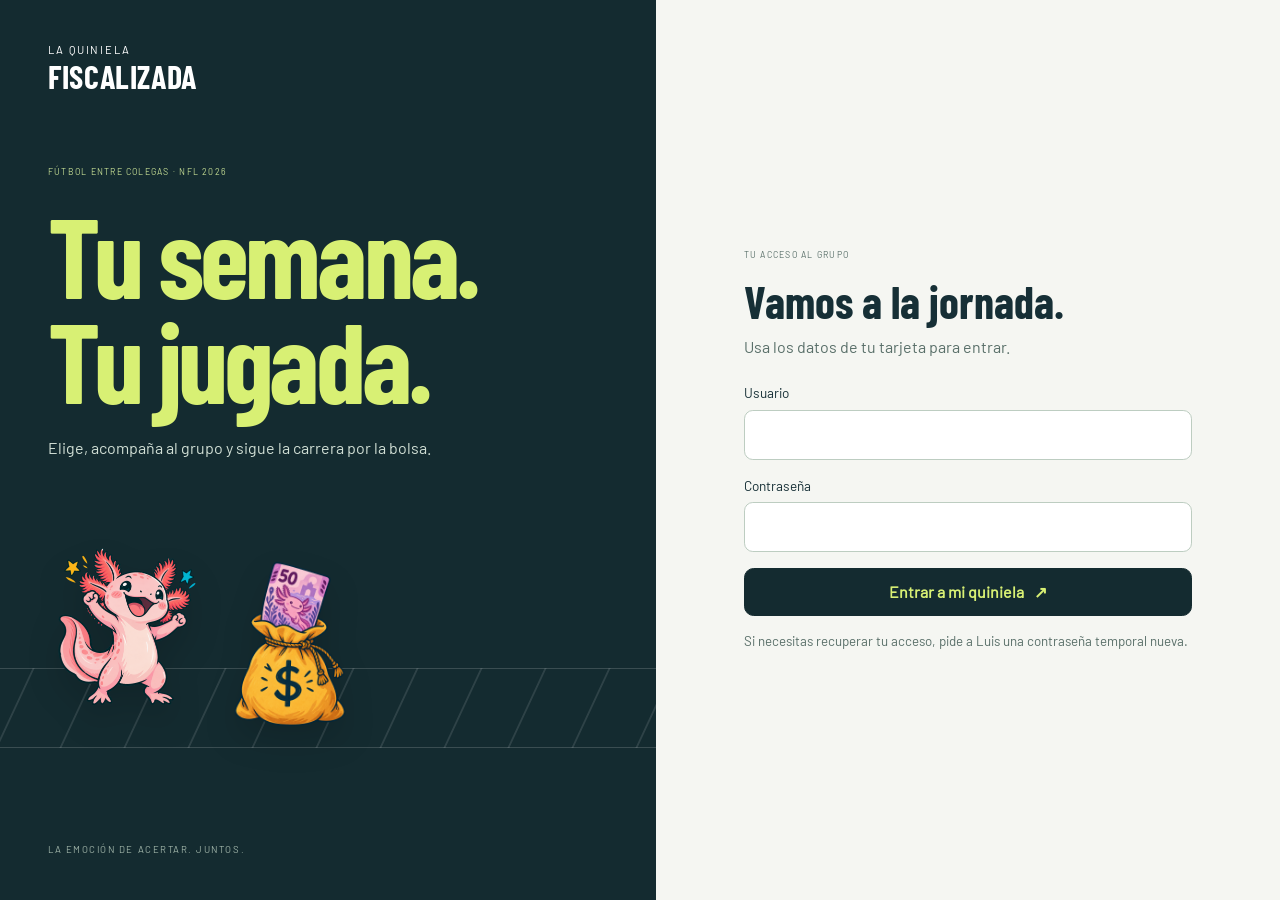
==== portal/index.html @ 781704d0 "Añade vista compacta de prueba exclusiva para Luis y celebración al guardar" ====
<!doctype html>
<html lang="es"><head>
<meta charset="utf-8"><meta name="viewport" content="width=device-width,initial-scale=1">
<meta name="author" content="Luis Montañez Escobar"><meta name="theme-color" content="#142b30">
<meta name="description" content="Tu lugar en La Quiniela Fiscalizada. Registra tus elecciones y sigue la NFL con el grupo.">
<title>La Quiniela Fiscalizada · Tu jornada</title><link rel="icon" href="/assets/favicon.svg" type="image/svg+xml">
<link rel="stylesheet" href="/theme.css"><link rel="stylesheet" href="/portal/portal.css?v=20261029-vista-compacta">
<link rel="stylesheet" href="/portal/compact-preview.css?v=20261029-vista-compacta">
<script type="module" src="/portal/ui.mjs?v=20261029-vista-compacta"></script>
</head><body>
<a class="skip" href="#content">Ir al contenido</a>
<div id="entry" class="entry"><div class="entry-story"><a class="entry-brand" href="/">LA QUINIELA <b>FISCALIZADA</b></a><div class="entry-message"><span class="section-kicker">FÚTBOL ENTRE COLEGAS · NFL 2026</span><h1>Tu semana.<br>Tu jugada.</h1><p>Elige, acompaña al grupo y sigue la carrera por la bolsa.</p><div class="entry-art"><img src="/assets/mascotas/ajolote.png" alt="Ajolote de la quiniela" width="150" height="170"><img src="/assets/mascotas/bolsa-ajolote-50.png" alt="La bolsa de la quiniela" width="120" height="160"><div class="entry-field" aria-hidden="true"></div></div></div><span class="entry-footer">LA EMOCIÓN DE ACERTAR. JUNTOS.</span></div><main class="entry-form" id="entry-body"><p class="loading">Preparando tu acceso…</p></main></div>
<div id="portal" hidden>
<aside class="sidebar"><a class="brand" href="/"><span class="brand-mark" aria-hidden="true">Q<span>F</span></span><span><small>LA QUINIELA</small><strong>FISCALIZADA</strong></span></a><div class="season-label">FÚTBOL ENTRE COLEGAS <b>2026</b></div><nav id="desktop-nav" aria-label="Navegación principal"></nav><div class="side-card"><span class="tiny">TU LUGAR EN LA JORNADA</span><p>Elige.<br><em>Guarda. Juega.</em></p><span>Revisa el cierre en Mi quiniela.</span></div><div class="side-bottom"><span class="avatar" id="my-avatar"></span><div id="my-name"></div></div></aside>
<div class="shell"><header class="topbar"><a href="/" class="mobile-brand"><span>LA QUINIELA</span><b>FISCALIZADA</b></a><div class="desktop-breadcrumb"><span class="breadcrumb">NFL / TEMPORADA 2026</span><strong id="view-label">Mi quiniela</strong></div><div class="top-actions"><button class="account-button" data-view="account" id="account-link">Mi cuenta</button><button class="icon-button" id="logout" aria-label="Cerrar sesión" title="Cerrar sesión">↪</button></div></header>
<main id="content" tabindex="-1"><div class="round-bar"><label for="round-select">TU JORNADA<select id="round-select"></select></label><div class="portal-sync"><span class="sync-dot" id="live-dot"></span><span id="source-time">Consultando la liga</span><button class="text-button" id="refresh">↻ Actualizar</button></div></div><section class="week-hero"><div class="hero-copy"><div class="eyebrow"><span class="accent-dot"></span><span id="greeting"></span></div><h1 id="page-title"></h1><p id="hero-text"></p><div class="hero-meta"><span id="round-dates"></span><span id="round-status"></span></div></div><div class="pot"><span class="pot-caption">BOLSA PREVISTA <span>MXN</span></span><div id="pot-amount" class="pot-amount"></div><p id="pot-detail"></p><div class="pot-bottom"><span>POR PARTICIPANTE</span><strong>$50</strong></div></div></section><div id="workspace"></div><footer class="page-footer"><span>LA QUINIELA FISCALIZADA · NFL 2026</span><span>Luis Montañez Escobar</span><button class="text-button" data-view="feedback">Reportar un error o sugerencia</button></footer></main></div><nav class="mobile-nav" id="mobile-nav" aria-label="Navegación móvil"></nav>
</div>
<dialog id="detail" aria-labelledby="detail-title"><div class="dialog-top"><span class="tiny">ELECCIONES DE LA JORNADA</span><button class="icon-button" id="close-detail" aria-label="Cerrar detalle">×</button></div><div id="detail-body"></div></dialog>
<div class="toast" id="toast" role="status" hidden></div><noscript><p>Activa JavaScript para entrar y registrar tus elecciones.</p></noscript>
</body></html>
---- theme.css ----
@font-face{font-family:Barlow;src:url('assets/fonts/Barlow-Regular.ttf');font-display:swap}
@font-face{font-family:Condensed;src:url('assets/fonts/BarlowCondensed-Bold.ttf');font-weight:700;font-display:swap}
:root{--ink:#162f36;--navy:#142b30;--paper:#f5f6f2;--white:#fff;--line:#dfe6e0;--muted:#596f69;--lime:#d8f074;--green:#147554;--red:#b43c3c;--orange:#9c5922;--sidebar:15rem;--radius:.85rem}
*{box-sizing:border-box}html{scroll-behavior:smooth}body{margin:0;background:var(--paper);font:1rem/1.5 Barlow,sans-serif;color:var(--ink);-webkit-font-smoothing:antialiased}button,input,select{font:inherit}button,a,input,select{touch-action:manipulation}button{cursor:pointer;color:inherit}button{border:0}a{color:inherit;text-decoration:none}h1,h2,h3,p{margin:0}img{object-fit:contain}svg{width:1.25rem;height:1.25rem;vertical-align:middle}button:focus-visible,a:focus-visible,input:focus-visible,select:focus-visible,[tabindex]:focus-visible{outline:3px solid #638b1b;outline-offset:4px}button:disabled{cursor:wait;opacity:.6}[hidden]{display:none!important}.skip{position:fixed;top:-5rem;left:1rem;background:var(--lime);padding:1rem;z-index:60}.skip:focus{top:1rem}.sr-only{position:absolute;overflow:hidden;width:1px;height:1px;clip:rect(0,0,0,0)}.sidebar{display:none}.shell{min-width:0}.topbar{height:4.6rem;display:flex;align-items:center;justify-content:space-between;gap:1rem;padding:0 1.15rem;background:var(--white);border-bottom:1px solid var(--line)}.mobile-brand{line-height:1.1}.mobile-brand span{display:block;font-size:.57rem;letter-spacing:.23rem;font-weight:bold}.mobile-brand b{display:block;font:700 1.55rem Condensed;letter-spacing:.02em}.desktop-breadcrumb{display:none}.top-actions{display:flex;align-items:center;gap:.85rem;font-size:.75rem}.top-actions a{border-bottom:1px solid #9aafa0;padding:.4rem 0}.icon-button{height:2.75rem;width:2.75rem;border:1px solid var(--line);background:var(--white);border-radius:50%;display:inline-flex;align-items:center;justify-content:center;font-size:1.6rem}.icon-button:hover{background:#eef3e8}main{padding:1.25rem 1rem 1rem;max-width:112rem;margin:auto;min-width:0}.mode-banner{background:#fff1d4;border:1px solid #e9d3a6;padding:.75rem 1rem;margin-bottom:1.25rem;border-radius:.6rem;font-size:.8rem;color:#73511f}.mode-banner b{display:block;font-size:.62rem;letter-spacing:.1em;margin-bottom:.25rem}.week-hero{display:grid;gap:1.5rem;margin:.4rem 0 1.5rem}.eyebrow{display:flex;align-items:center;gap:.6rem;font-size:.62rem;letter-spacing:.16em;color:var(--muted)}.accent-dot{width:.4rem;height:.4rem;background:var(--green);border-radius:50%}h1{font:700 clamp(3.7rem,7vw,5.4rem)/.98 Condensed;margin:.7rem 0 .6rem;letter-spacing:-.035em}h1 span{color:#55772c}.hero-copy>p{font-size:.95rem;color:var(--muted);max-width:28rem}.hero-meta{display:flex;align-items:center;gap:.8rem;margin-top:1.1rem;font-size:.56rem;letter-spacing:.08em;flex-wrap:wrap}.hero-meta>span+span{border-left:1px solid #c0cec0;padding-left:.8rem;color:var(--green)}.pot{position:relative;background:var(--navy);color:var(--white);padding:1.05rem 1.25rem;border-radius:var(--radius);overflow:hidden}.pot:after{content:'';position:absolute;inset:0 0 0 74%;border-left:1px solid #ffffff12;transform:skew(-15deg);pointer-events:none}.pot-caption{display:flex;align-items:center;gap:.7rem;font-size:.65rem;letter-spacing:.12em;color:#d5dfd5}.pot-caption>span{opacity:.6;font-size:.55rem}.pot-amount{font:700 3.4rem/1.1 Condensed;color:var(--lime);margin:.35rem 0 .1rem;letter-spacing:-.025em}.pot-amount small{font: .65rem Barlow;margin-left:.5rem;color:#cedbce;letter-spacing:.1em}.pot>p{font-size:.7rem;color:#c4d4cb;max-width:65%}.pot-bottom{position:absolute;top:2.6rem;right:1.2rem;border-left:1px solid #ffffff26;padding-left:.9rem}.pot-bottom>span{font-size:.5rem;letter-spacing:.1em;display:block;max-width:5rem;color:#becdc5}.pot-bottom strong{font:700 1.8rem Condensed;display:block;margin-top:.3rem}.scoreboard-section{margin-bottom:1.5rem;min-width:0}.scoreboard-heading{display:flex;justify-content:space-between;gap:.7rem;align-items:center;margin-bottom:.7rem}.sync{display:flex;align-items:center;gap:.45rem;flex-wrap:wrap;min-width:0;font-size:.7rem;color:var(--muted)}.sync-dot{width:.4rem;height:.4rem;border-radius:50%;background:#98a69d;flex-shrink:0}.sync-dot.ok{background:#168455;box-shadow:0 0 0 3px #16845512}.sync-dot.stale{background:#a06a26}.sync time{font-variant-numeric:tabular-nums;color:#708077}.text-button{display:inline-flex;align-items:center;justify-content:center;gap:.5rem;min-height:2.75rem;background:transparent;padding:.4rem .6rem;color:var(--ink);font-size:.75rem;white-space:nowrap}.text-button svg{width:1rem;height:1rem}.scoreboard{display:flex;gap:.55rem;overflow-x:auto;scroll-snap-type:x proximity;scrollbar-width:thin;scrollbar-color:#bdcdbb transparent;padding-bottom:.4rem;min-width:0}.ticker-card{flex:0 0 10.4rem;scroll-snap-align:start;background:var(--white);border:1px solid var(--line);border-radius:.7rem;padding:.65rem .8rem;text-align:left;min-height:6.4rem}.ticker-card.live{border-color:#447c52;box-shadow:inset 0 3px #6ba443}.ticker-meta{display:flex;justify-content:space-between;align-items:center;gap:.4rem;font-size:.55rem;letter-spacing:.02em;color:var(--muted);margin-bottom:.45rem}.ticker-team{display:flex;align-items:center;gap:.5rem;font-size:.72rem;margin-top:.3rem}.ticker-team img{width:1.5rem;height:1.35rem}.ticker-team b{font-weight:400;flex:1}.ticker-team strong{font:700 1.15rem Condensed;font-variant-numeric:tabular-nums}.ticker-team.loser{opacity:.48}.sync-note{font-size:.65rem;line-height:1.6;color:var(--muted);margin-top:.35rem}.sync-note a{text-decoration:underline;text-underline-offset:2px}.stats{display:grid;grid-template-columns:repeat(2,minmax(0,1fr));background:var(--white);border:1px solid var(--line);border-radius:var(--radius);margin-bottom:1.8rem;overflow:hidden}.stat{padding:1rem;min-width:0}.stat:nth-child(even){border-left:1px solid var(--line)}.stat:nth-child(n+3){border-top:1px solid var(--line)}.stat-label{font-size:.55rem;letter-spacing:.08em;color:var(--muted);display:block}.stat-value{font:700 1.85rem/1.2 Condensed;display:block;margin-top:.25rem;white-space:nowrap;overflow:hidden;text-overflow:ellipsis}.stat-value.green{color:var(--green)}.stat-value small{font:.7rem Barlow;color:var(--muted);margin-left:.3rem}.stat-desc{display:block;font-size:.66rem;color:var(--muted);margin-top:.2rem}.section-heading{display:flex;align-items:center;justify-content:space-between;gap:.8rem;margin-bottom:1.1rem}.section-kicker{display:block;font-size:.55rem;letter-spacing:.14em;color:var(--muted);margin-bottom:.45rem}.section-heading h2{font:700 1.8rem/1.05 Condensed;letter-spacing:-.01em}.section-heading p{font-size:.78rem;line-height:1.6;color:var(--muted);margin-top:.4rem}.outline-button{display:inline-flex;align-items:center;justify-content:center;gap:.45rem;min-height:2.75rem;background:var(--white);border:1px solid #cbd7c9;border-radius:.5rem;padding:.5rem .8rem;font-size:.7rem;white-space:nowrap}.outline-button svg{width:.95rem;height:.95rem}.outline-button:hover{background:#eaf2de}.toolbar{display:flex;flex-wrap:wrap;align-items:center;justify-content:space-between;gap:.7rem;margin-bottom:.8rem}.filters{display:flex;align-items:center;gap:.2rem;flex-wrap:wrap}.filter{background:transparent;padding:.55rem .7rem;font-size:.72rem;color:var(--muted);min-height:2.75rem;border-radius:.4rem;border:1px solid transparent}.filter:hover{background:#eaf0e3}.filter.active{background:#e5eddf;border-color:#d1ddc8;color:#355825}.search{position:relative;width:100%;display:block}.search>span:first-child{position:absolute;top:.7rem;left:.8rem;color:#73866f}.search svg{width:1.1rem;height:1.1rem}.search input{width:100%;height:2.8rem;border:1px solid var(--line);border-radius:.5rem;background:var(--white);padding:.6rem .8rem .6rem 2.45rem;font-size:1rem;color:var(--ink)}.layout-switch{display:flex;gap:.25rem;padding:.25rem;border:1px solid var(--line);border-radius:.55rem;background:#eaf0e5}.layout-switch button{display:flex;align-items:center;justify-content:center;gap:.4rem;min-height:2.3rem;padding:.4rem .6rem;font-size:.7rem;background:transparent;border-radius:.35rem;color:var(--muted)}.layout-switch button.active{background:var(--white);box-shadow:0 1px 4px #142b3010;color:var(--ink)}.layout-switch svg{width:1rem;height:1rem}.board-layout-controls{display:flex;align-items:center;justify-content:space-between;gap:1rem;margin-bottom:1rem}.board-layout-controls>span{font-size:.68rem;color:var(--muted)}.participant-grid{display:grid;gap:.8rem}.participant-card{border:1px solid var(--line);border-radius:var(--radius);padding:1rem;background:var(--white);text-align:left;width:100%;color:var(--ink);transition:border-color .18s,box-shadow .18s}.participant-card:hover{border-color:#95ad7f;box-shadow:0 4px 16px #213b2807}.participant-card-top{display:flex;align-items:center;gap:.7rem}.avatar{width:2.3rem;height:2.3rem;flex-shrink:0;display:inline-flex;align-items:center;justify-content:center;border-radius:50%;background:#e8eddf;font:700 1.05rem Condensed;color:#466236}.participant-card-name{flex:1;min-width:0}.participant-card-name strong{font-size:1rem;font-weight:400;display:block;overflow-wrap:anywhere}.participant-card-name small{font-size:.68rem;color:var(--muted);display:block;margin-top:.1rem}.participant-score{display:flex;align-items:baseline;gap:.25rem;font:700 1.9rem Condensed;color:var(--green)}.participant-score small{font:.6rem Barlow;color:var(--muted)}.participant-picks{display:grid;grid-template-columns:repeat(7,minmax(0,1fr));gap:.4rem;margin-top:1rem;padding-top:.9rem;border-top:1px solid #edf0e9}.participant-picks .pick{width:100%;min-height:2rem;gap:.15rem}.participant-picks .pick img{width:1.4rem;height:1.4rem}.participant-card-foot{display:flex;align-items:center;justify-content:space-between;gap:.5rem;margin-top:.9rem;font-size:.65rem;color:var(--muted)}.participant-card-foot svg{width:1rem;height:1rem}.matrix-wrap{width:100%;overflow:auto;border:1px solid var(--line);border-radius:var(--radius);background:var(--white);scrollbar-width:thin;scrollbar-color:#acc19f #f3f6ee;isolation:isolate}.matrix{border-spacing:0;width:100%;font-size:.72rem;white-space:nowrap}.matrix th,.matrix td{padding:.6rem .35rem;text-align:center;border-right:1px solid #edf0e9;border-bottom:1px solid #e9eee6;height:3.7rem}.matrix thead th{background:#f7f9f3;font-weight:400;font-size:.56rem;letter-spacing:.02em}.matrix .person-col{position:sticky;left:0;z-index:3;background:var(--white);min-width:8.7rem;max-width:8.7rem;text-align:left;border-right:1px solid #cfdac8;padding-left:.7rem;box-shadow:3px 0 4px #12301805}.matrix thead .person-col{background:#f7f9f3;z-index:4}.table-person{display:flex;align-items:center;gap:.5rem;background:transparent;text-align:left;padding:.35rem 0;min-height:2.75rem;max-width:100%}.table-person .avatar{display:none}.position{width:.7rem;font:700 .85rem Condensed;color:#70856b;flex-shrink:0}.person-name{white-space:normal;font-size:.76rem;line-height:1.3;overflow-wrap:anywhere;display:block}.person-sub{display:flex;align-items:center;gap:.25rem;font-size:.59rem;color:var(--muted);margin-top:.15rem}.person-sub i{width:.25rem;height:.25rem;border-radius:50%;background:#a9baa0}.person-sub.complete i{background:#39805a}.score-col{min-width:3.25rem;background:#fcfdf9}.score-number{font:700 1.55rem Condensed;color:var(--green);font-variant-numeric:tabular-nums}.score-max{font:700 1.2rem Condensed}.game-head{min-width:3.55rem}.game-head time{display:block;font-size:.47rem;letter-spacing:0;color:var(--muted);margin-bottom:.25rem}.head-teams{display:flex;align-items:center;justify-content:center;gap:.12rem}.head-teams img{width:1.05rem;height:1.05rem}.head-teams b{font:700 .45rem Condensed;color:#7d9174}.game-result{display:block;font:700 .66rem Condensed;margin-top:.25rem;color:var(--muted);letter-spacing:0}.game-result.live{color:#386627}.pick{display:flex;align-items:center;justify-content:center;gap:.15rem;width:2.5rem;min-height:2.1rem;margin:auto;border-radius:.4rem;background:#f0f4eb;color:#83947b}.pick img{width:1.4rem;height:1.4rem}.pick-symbol{font-size:.7rem}.pick.hit{background:#e0f0e1;color:#147344}.pick.miss{background:#f8e5e2;color:var(--red)}.pick.miss img{filter:grayscale(1);opacity:.48}.pick.tie{background:#fff0cc;color:#8d6023}.pick.empty{background:none;color:#91a187}.matrix tbody tr:hover td{background-color:#f8fbf2}.matrix tbody tr:hover .person-col{background:#eff5e8}.matrix tr:last-child td{border-bottom:0}.table-note{display:flex;flex-wrap:wrap;justify-content:space-between;gap:.6rem;margin-top:.8rem;font-size:.62rem;color:var(--muted)}.legend{display:flex;gap:.8rem;flex-wrap:wrap}.legend span{display:flex;gap:.3rem;align-items:center}.legend i{display:inline-block;width:.42rem;height:.42rem;border-radius:.1rem;background:#d8e0ce}.legend .hit{background:#2f8252}.legend .miss{background:#b65348}.below-board{display:grid;gap:1rem;margin-top:1.4rem}.note-card{padding:1.2rem;border:1px solid var(--line);border-radius:var(--radius);background:var(--white)}.tiny{font-size:.56rem;letter-spacing:.13em;color:var(--muted)}.note-card .tiny{display:block;margin-bottom:.6rem}.note-card h3{font:700 1.5rem/1.15 Condensed;margin-bottom:.65rem}.note-card p{font-size:.8rem;line-height:1.7;color:var(--muted)}.note-foot{font-size:.65rem!important;margin-top:.8rem!important}.consensus-row{display:flex;align-items:center;gap:.6rem;font-size:.73rem;padding:.6rem 0;border-bottom:1px solid #edf0e8}.consensus-row img{width:1.7rem;height:1.5rem}.consensus-row b{font-weight:400;flex:1}.consensus-row strong{font:700 1.2rem Condensed}.mini-progress{height:.25rem;width:3.8rem;background:#e8eddf;overflow:hidden;border-radius:1rem}.mini-progress i{display:block;height:100%;background:#8aa858}.next-game{display:flex;align-items:center;gap:1rem;margin:1rem 0}.next-game img{width:2.8rem;height:2.6rem}.next-game span{font:700 1.5rem Condensed}.next-game b{font:.8rem Barlow;color:var(--muted);margin:0 .5rem}.next-line{display:flex;align-items:center;justify-content:space-between;gap:.6rem;border-top:1px solid var(--line);margin-top:1rem;padding-top:.85rem;font-size:.62rem}.next-detail{font-size:.72rem;color:var(--muted)}.ranking-list{border:1px solid var(--line);background:var(--white);border-radius:var(--radius);overflow:hidden}.rank-row{display:flex;align-items:center;gap:.75rem;padding:1rem;border-bottom:1px solid var(--line)}.rank-row:last-child{border-bottom:0}.rank-row.top{background:#eef4e2}.rank-num{width:1.2rem;font:700 1.5rem Condensed;color:#6c855d}.rank-person{display:flex;align-items:center;gap:.7rem;min-height:2.75rem;min-width:0;flex:1;padding:0;background:none;text-align:left}.rank-person strong{font-size:.95rem;font-weight:400;display:block}.rank-person small{font-size:.65rem;color:var(--muted);display:block;margin-top:.2rem}.rank-total{font:700 2rem Condensed;color:var(--green);min-width:3.4rem;text-align:right}.rank-total small{font:.55rem Barlow;display:block;color:var(--muted)}.rank-progress{display:none}.progress{height:.3rem;border-radius:1rem;overflow:hidden;background:#e8efdf;display:flex}.progress .hit{background:#4b8857}.progress .miss{background:#c58072}.progress .pending{background:#cedac0}.rank-progress small{font-size:.65rem;display:block;color:var(--muted);margin-top:.4rem}.games-grid{display:grid;gap:1rem}.game-card{padding:1.15rem;background:var(--white);border:1px solid var(--line);border-radius:var(--radius);min-width:0}.game-card.live-card{border-top:3px solid #699247}.game-card-head{display:flex;align-items:center;justify-content:space-between;gap:.5rem;font-size:.65rem;color:var(--muted)}.status-tag{font-size:.55rem;letter-spacing:.06em}.status-tag.live,.status-tag.final{color:var(--green)}.game-team{display:flex;align-items:center;gap:.8rem;margin-top:1rem}.game-team img{width:2.3rem;height:2.2rem}.game-team strong{font:700 1.65rem Condensed;flex:1}.game-team .points{font:700 1.8rem Condensed;font-variant-numeric:tabular-nums}.game-team.loser{opacity:.45}.game-vote{margin-top:1.2rem;border-top:1px solid var(--line);padding-top:.8rem}.vote-text{display:flex;justify-content:space-between;gap:.6rem;font-size:.62rem;color:var(--muted)}.vote-bar{height:.25rem;display:flex;gap:.12rem;overflow:hidden;border-radius:1rem;background:#e4ebdc;margin-top:.6rem}.vote-bar i{background:#82a25b}.vote-bar i+i{background:#355e54}.game-venue{font-size:.65rem;color:var(--muted);margin-top:.9rem;line-height:1.5}.rules-grid{display:grid;gap:1rem}.rule{padding:1.4rem;background:var(--white);border:1px solid var(--line);border-radius:var(--radius)}.rule-number{font:700 2rem Condensed;color:#6b8d3d}.rule h3{font:700 1.6rem Condensed;margin:.6rem 0}.rule p{font-size:.9rem;line-height:1.8;color:var(--muted)}.page-footer{display:flex;justify-content:space-between;gap:.8rem;border-top:1px solid var(--line);margin-top:2.5rem;padding:1.4rem 0 6.5rem;font-size:.53rem;letter-spacing:.015em;color:var(--muted)}.page-footer b{color:#6b8d3d}.mobile-nav{position:fixed;left:0;right:0;bottom:0;display:grid;grid-template-columns:repeat(5,minmax(0,1fr));background:#fffffffa;border-top:1px solid var(--line);padding:.4rem .4rem calc(.4rem + env(safe-area-inset-bottom));z-index:30;box-shadow:0 -6px 25px #132b3005}.mobile-nav button{display:flex;flex-direction:column;align-items:center;justify-content:center;gap:.2rem;min-height:3.2rem;background:none;border-radius:.6rem;font-size:.6rem;color:#60745a}.mobile-nav button>span[data-icon]{line-height:1}.mobile-nav button.active{background:#edf3e0;color:#2e5424}.mobile-nav svg{width:1.3rem;height:1.3rem}dialog{border:0;background:var(--white);color:var(--ink);border-radius:1.1rem;padding:1.25rem;width:min(42rem,calc(100% - 1.3rem));max-height:88dvh;box-shadow:0 2rem 7rem #102a3155}dialog::backdrop{background:#102a31ae;backdrop-filter:blur(3px)}.dialog-top{display:flex;align-items:center;justify-content:space-between}.detail-title{font:700 2.25rem/1.1 Condensed;margin:1rem 0 .5rem}.detail-meta{font-size:.8rem;color:var(--muted)}.detail-stats{display:flex;justify-content:space-between;gap:1rem;border-block:1px solid var(--line);padding:1rem 0;margin:1.3rem 0}.detail-stats strong{font:700 2rem Condensed}.detail-stats span{font-size:.58rem;letter-spacing:.04em;color:var(--muted);display:block}.detail-game{display:flex;align-items:center;gap:.7rem;padding:.9rem 0;border-bottom:1px solid #e8eee2}.detail-game>img{width:2rem;height:1.8rem}.detail-game>div{flex:1}.detail-game strong{display:block;font-size:.8rem;font-weight:400}.detail-game small{font-size:.63rem;color:var(--muted)}.detail-state{font-size:.68rem;white-space:nowrap}.detail-state.hit{color:var(--green)}.detail-state.miss{color:var(--red)}.detail-state.pending{color:var(--muted)}.toast{position:fixed;bottom:6rem;left:50%;transform:translateX(-50%);padding:.9rem 1.4rem;border-radius:.6rem;background:var(--navy);color:var(--white);font-size:.85rem;z-index:60;max-width:calc(100% - 2rem);text-align:center}.loading,.empty{padding:2rem 1rem;color:var(--muted);font-size:.85rem;text-align:center}.calendar-controls{display:grid;grid-template-columns:1fr 1fr;gap:.65rem;margin-bottom:1rem}.calendar-controls label{font-size:.65rem;color:var(--muted);display:grid;gap:.3rem}.calendar-controls select{min-width:0;width:100%;height:2.8rem;border:1px solid #cbd7c8;border-radius:.5rem;background:var(--white);padding:0 .65rem;color:var(--ink);font-size:.85rem}.calendar-summary{font-size:.78rem;color:var(--muted);margin-bottom:1rem}.day-heading{font:700 1.35rem Condensed;margin:1.6rem 0 .8rem}.standings-group{border:1px solid var(--line);border-radius:var(--radius);background:var(--white);overflow:hidden;margin-bottom:1rem;min-width:0}.standings-group h3{font:700 1.35rem Condensed;padding:1rem 1rem .75rem;border-bottom:1px solid var(--line)}.standings-table{width:100%;border-collapse:collapse;font-size:.75rem}.standings-table th{font-size:.55rem;color:var(--muted);font-weight:400;background:#f7f9f3;padding:.7rem .5rem;text-align:center}.standings-table td{padding:.8rem .5rem;text-align:center;border-bottom:1px solid #edf0e9;font-variant-numeric:tabular-nums}.standings-table tr:last-child td{border:0}.standings-table td:first-child,.standings-table th:first-child{text-align:left;padding-left:1rem}.standing-team{display:flex;align-items:center;gap:.6rem}.standing-team img{width:1.6rem;height:1.5rem}.standing-team strong{font-weight:400}.standings-groups{display:grid;gap:1rem}.standings-table .optional-stat{display:none}.schedule-legend{font-size:.72rem;color:var(--muted);line-height:1.7;margin-top:1.2rem}.live-badge{font-size:.56rem;letter-spacing:.05em;display:inline-flex;align-items:center;gap:.3rem;color:var(--green)}.live-badge:before{content:'';width:.3rem;height:.3rem;border-radius:50%;background:currentColor}
@media(min-width:40rem){main{padding:1.8rem 1.6rem 1rem}.topbar{padding-inline:1.6rem}.week-hero{grid-template-columns:minmax(0,1fr) 17rem;align-items:center;gap:1.5rem}.pot{padding:1.4rem}.pot-bottom{position:static;display:flex;justify-content:space-between;align-items:center;border-left:0;border-top:1px solid #ffffff25;padding:1rem 0 0;margin-top:1rem}.pot-bottom>span{max-width:none}.pot-bottom strong{font-size:1.45rem;margin:0}.pot>p{max-width:none}.stats{grid-template-columns:repeat(4,minmax(0,1fr))}.stat+.stat{border-left:1px solid var(--line)}.stat:nth-child(n+3){border-top:0}.stat-value{font-size:1.9rem}.stat-desc{font-size:.65rem}.participant-grid{grid-template-columns:repeat(2,minmax(0,1fr))}.below-board,.rules-grid{grid-template-columns:repeat(2,minmax(0,1fr))}.games-grid{grid-template-columns:repeat(2,minmax(0,1fr))}.search{max-width:16rem}.section-heading h2{font-size:2rem}.calendar-controls{grid-template-columns:repeat(3,minmax(0,1fr))}.standings-groups{grid-template-columns:repeat(2,minmax(0,1fr))}.rank-row{padding:1.15rem 1.4rem}.rank-progress{display:block;width:9rem}.page-footer{font-size:.62rem}.matrix .person-col{min-width:10rem;max-width:10rem}.table-person .avatar{display:inline-flex;width:1.65rem;height:1.65rem;font-size:.75rem}.person-name{font-size:.8rem}}
@media(min-width:68.75rem){.sidebar{display:flex;flex-direction:column;position:fixed;inset:0 auto 0 0;width:var(--sidebar);padding:2rem 1.2rem 1.3rem;background:var(--navy);color:#c2d0c7;z-index:20}.shell{margin-left:var(--sidebar)}.brand{display:flex;align-items:center;gap:.7rem;color:var(--white)}.brand>span:last-child{display:block;line-height:1}.brand small{display:block;font-size:.58rem;letter-spacing:.23em;color:#b9caba;margin-bottom:.45rem}.brand strong{display:block;font:700 1.6rem/.9 Condensed;letter-spacing:.01em}.brand-mark{font:700 3.5rem/.8 Condensed;color:var(--lime);position:relative;width:2rem;flex-shrink:0}.brand-mark>span{position:absolute;left:.54rem;top:.67rem;font-size:1.3rem;line-height:1;color:var(--navy)}.season-label{display:flex;justify-content:space-between;gap:.6rem;font-size:.5rem;letter-spacing:.08em;border-block:1px solid #ffffff1c;padding:1rem 0;margin-top:2rem}.season-label b{font-weight:400;color:#d9e4d8}.sidebar nav{display:grid;gap:.35rem;margin-top:1.5rem}.nav{display:flex;align-items:center;gap:.8rem;min-height:3.15rem;padding:.7rem .9rem;background:none;color:#bccdc1;text-align:left;border-radius:.55rem;font-size:.82rem}.nav>span[data-icon]{display:block;line-height:1}.nav svg{width:1.15rem;height:1.15rem;opacity:.85}.nav:hover{background:#ffffff09}.nav.active{background:#2a4242;color:var(--lime)}.nav.active svg{opacity:1}.side-card{margin-top:2rem;padding:1.2rem 1rem;border:1px solid #ffffff27;border-radius:.7rem;overflow:hidden}.side-card .tiny{font-size:.52rem;color:#b6c8b9}.side-card p{font:700 2.35rem/.98 Condensed;margin:1rem 0;color:#f7fbef}.side-card em{font-style:normal;color:var(--lime)}.side-card>span:last-of-type{font-size:.65rem;color:#b4c6b9}.field-lines{display:flex;gap:1.6rem;height:2.7rem;border-block:1px solid #ffffff20;transform:rotate(-18deg) translateY(1.5rem)}.field-lines i{height:100%;border-left:1px solid #ffffff20}.side-bottom{display:flex;align-items:center;gap:.6rem;margin-top:auto;padding-top:1.5rem;font-size:.63rem;line-height:1.5}.side-bottom .avatar{width:2rem;height:2rem;background:#dce6ce;color:#416238}.side-bottom small{display:block;font-size:.57rem;color:#a4baaa}.mobile-brand,.mobile-nav{display:none}.desktop-breadcrumb{display:block}.breadcrumb{font-size:.57rem;letter-spacing:.12em;color:var(--muted);display:block;margin-bottom:.25rem}.desktop-breadcrumb strong{font-weight:400;font-size:.85rem}.topbar{height:5.2rem;padding-inline:2rem}main{padding:1.8rem 2rem 1rem}.week-hero{grid-template-columns:minmax(0,1fr) 19rem;gap:2rem;margin-bottom:1.8rem}.hero-meta{font-size:.6rem;gap:1.15rem}.hero-meta>span+span{padding-left:1.15rem}.pot-amount{font-size:3.8rem}.scoreboard{gap:.7rem}.ticker-card{flex-basis:11.7rem}.stat{padding:1.15rem 1.2rem}.stat-label{font-size:.58rem}.stat-value{font-size:2.1rem}.stat-desc{font-size:.68rem}.stats{margin-bottom:2rem}.participant-grid{grid-template-columns:repeat(3,minmax(0,1fr))}.page-footer{padding-bottom:1.8rem}.toast{bottom:1.5rem}.games-grid{grid-template-columns:repeat(3,minmax(0,1fr))}.mode-banner{display:flex;gap:.8rem;align-items:center}.mode-banner b{margin:0;white-space:nowrap}.matrix .person-col{min-width:9.2rem;max-width:9.2rem}.table-person .avatar{display:none}.person-name{font-size:.76rem}.rank-progress{width:12rem}}
@media(min-width:85rem){:root{--sidebar:14rem}main{padding-inline:1.8rem}.topbar{padding-inline:1.8rem}.score-col{min-width:3rem}.game-head{min-width:3.4rem}.matrix th,.matrix td{padding-inline:.3rem}.matrix .person-col{min-width:9.1rem;max-width:9.1rem}.rank-progress{width:14rem}}
@media(min-width:100rem){:root{--sidebar:15rem}.topbar,main{padding-inline:2.5rem}.game-head{min-width:4.1rem}.matrix .person-col{min-width:13rem;max-width:13rem}.table-person .avatar{display:inline-flex}.person-name{font-size:.9rem}.head-teams img{width:1.35rem;height:1.35rem}.pick{width:3rem}.pick img{width:1.75rem;height:1.6rem}.matrix th,.matrix td{height:4.1rem}.game-head time{font-size:.55rem}.game-result{font-size:.75rem}.stat-value{font-size:2.4rem}.games-grid{grid-template-columns:repeat(4,minmax(0,1fr))}.standings-table .optional-stat{display:table-cell}}
@media(prefers-reduced-motion:reduce){html{scroll-behavior:auto}*,*:before,*:after{animation:none!important;transition:none!important}}
@media print{.sidebar,.mobile-nav,.topbar,.scoreboard-section,.toolbar,.layout-switch,.outline-button{display:none!important}.shell{margin:0}body{background:white}.matrix-wrap{overflow:visible}.page-footer{padding-bottom:0}.participant-card{break-inside:avoid}.week-hero{grid-template-columns:1fr 18rem}}

body[data-route="calendar"] .week-hero,body[data-route="calendar"] .stats,body[data-route="calendar"] .scoreboard-section,body[data-route="standings"] .week-hero,body[data-route="standings"] .stats,body[data-route="standings"] .scoreboard-section,body[data-route="rules"] .week-hero,body[data-route="rules"] .stats,body[data-route="rules"] .scoreboard-section{display:none}
.page-footer{align-items:center;flex-wrap:wrap}.page-footer .text-button{font-size:.65rem;padding:.3rem}.board-layout-controls{flex-wrap:wrap}

/* El contenedor delimita la pintura y el anclaje de las celdas fijas al desplazar la tabla. */
.matrix-wrap{position:relative}
.race-panel{position:relative;background:#fff;border:1px solid #dce5dd;border-radius:18px;padding:28px;margin:26px 0 40px;overflow:hidden}.race-heading{display:flex;justify-content:space-between;gap:20px;align-items:center}.race-heading h2{font-family:'Barlow Condensed',sans-serif;font-size:34px;line-height:1.1;margin:8px 0}.race-heading p,.race-key,.race-history p{font-size:13px;color:#71827b}.race-pot{display:flex;align-items:center;flex-shrink:0}.race-pot img{width:85px;height:110px;object-fit:contain}.race-pot div{display:flex;flex-direction:column;gap:5px}.race-pot small{font-size:10px;letter-spacing:1px}.race-pot strong{font-family:'Barlow Condensed',sans-serif;font-size:36px;color:#516f2b}.race-pot span{font-size:11px;color:#71827b}.race-layout{display:grid;grid-template-columns:minmax(0,1fr) 210px;gap:26px;margin-top:26px}.race-axis{display:flex;justify-content:space-between;margin-left:112px;margin-right:34px;color:#71827b;font-size:9px;letter-spacing:1px}.race-lane{display:grid;grid-template-columns:104px minmax(0,1fr) 34px;gap:8px;align-items:center;min-height:46px;border-bottom:1px solid #eff2ec}.race-name{border:0;background:none;text-align:left;display:flex;gap:9px;align-items:center;min-height:44px;padding:0;font:inherit;font-size:12px;color:#183136;cursor:pointer}.race-name>span{color:#839386;width:14px;font-size:10px}.race-name strong{overflow:hidden;text-overflow:ellipsis;white-space:nowrap}.race-road{height:30px;position:relative;margin:0 14px;background:repeating-linear-gradient(to right,transparent 0,transparent calc(7.142% - 1px),#e3e9dd calc(7.142% - 1px),#e3e9dd 7.142%);border-bottom:1px dashed #bdcdb9}.race-road:after{content:'';position:absolute;right:0;top:0;bottom:-1px;width:5px;background:repeating-conic-gradient(#173035 0 25%,#fff 0 50%) 0/6px 6px;opacity:.5}.race-distance{position:absolute;left:0;bottom:0;height:3px;background:#b4cd86;border-radius:9px}.race-runner,.race-ghost{position:absolute;top:2px;transform:translateX(-50%);transition:left 1s ease}.race-runner{display:grid;place-items:center;width:26px;height:26px;border-radius:50%;background:#e7eddc;color:#405638;border:2px solid white;box-shadow:0 1px 3px #15303522;font-size:8px;font-weight:700;z-index:1}.race-leader .race-runner{background:#d8f074;border-color:#173035;color:#173035}.race-leader .race-name strong{color:#53702e}.race-ghost{width:26px;height:26px;border:2px dashed #d56b99;border-radius:50%;background:#fbdce866;top:0}.race-points{font-weight:700;font-size:14px;text-align:right}.race-points small{display:block;font-size:10px;color:#b14f7b}.race-finish{border-left:1px solid #e4e9df;padding-left:22px;display:flex;flex-direction:column;align-items:center;justify-content:center;text-align:center;background:radial-gradient(ellipse,#f2f7e9 0,transparent 70%)}.race-finish-label{font-size:10px;letter-spacing:3px;color:#71827b}.finish-cast{position:relative;display:flex;align-items:flex-end;height:200px;width:190px;margin:12px 0}.finish-cast img{position:absolute;object-fit:contain;transform-origin:50% 90%;filter:drop-shadow(0 4px 2px #18313613)}.finish-axolotl{left:-6px;width:110px;height:140px;bottom:0;z-index:1}.finish-morelos{right:0;width:112px;height:190px;bottom:0}.race-finish p{font-size:12px;line-height:1.5;max-width:180px}.race-wait{font-size:10px;color:#71827b;margin-top:8px}.race-key{display:flex;align-items:center;flex-wrap:wrap;gap:6px;margin-top:18px;line-height:1.7}.race-key i{width:9px;height:9px;background:#a7c17e;border-radius:50%}.race-key b{color:#b14f7b}.race-history{border-top:1px solid #e5ebdf;margin-top:14px;padding-top:16px}.race-history summary{cursor:pointer;font-size:13px;font-weight:600;min-height:44px}.race-history summary>span{float:right;font-size:11px;color:#728471;font-weight:400}.race-history ol{list-style:none;margin:0;padding:0}.race-history li{padding:10px 0;border-bottom:1px solid #eff2ea;display:flex;gap:20px;font-size:12px}.race-history time{color:#71827b;flex:0 0 160px}.race-confetti{pointer-events:none;position:absolute;inset:0;overflow:hidden}.race-confetti i{position:absolute;top:-20px;left:calc(var(--i)*5%);width:7px;height:11px;background:#d8f074;opacity:0}.race-confetti i:nth-child(3n){background:#f18db5}.race-confetti i:nth-child(3n + 1){background:#f4bd54}.race-finished .finish-axolotl,.celebrating .finish-axolotl{animation:axolotl-cheer .65s ease-in-out 8}.race-finished .finish-morelos,.celebrating .finish-morelos{animation:morelos-cheer .8s ease-in-out 7}.race-finished .race-confetti i,.celebrating .race-confetti i{animation:race-confetti 3s calc(var(--i)*.06s) 2}@keyframes axolotl-cheer{50%{transform:translateY(-12px) rotate(-7deg)}}@keyframes morelos-cheer{50%{transform:rotate(6deg) translateY(-6px)}}@keyframes race-confetti{0%{opacity:0;transform:translateY(0) rotate(0)}15%{opacity:1}100%{opacity:0;transform:translateY(850px) rotate(500deg)}}body[data-route=calendar] #race,body[data-route=standings] #race,body[data-route=rules] #race,body[data-route=games] #race{display:none}@media(max-width:800px){.race-panel{padding:18px}.race-heading{align-items:flex-start}.race-heading h2{font-size:29px}.race-pot img{width:58px;height:86px}.race-pot strong{font-size:28px}.race-pot div{max-width:85px}.race-pot small{letter-spacing:0;font-size:9px}.race-layout{grid-template-columns:minmax(0,1fr)}.race-finish{border-left:0;border-top:1px solid #e4e9df;padding:14px 0 0;flex-direction:row;flex-wrap:wrap;gap:12px}.race-finish-label{width:100%}.finish-cast{height:110px;width:135px;margin:0}.finish-axolotl{width:76px;height:90px}.finish-morelos{width:75px;height:115px}.race-finish p{max-width:170px;text-align:left}.race-wait{width:100%;margin:0}.race-history li{display:block}.race-history time{display:block;margin-bottom:4px}}@media(max-width:450px){.race-heading{display:block}.race-pot{margin-top:10px;justify-content:flex-end}.race-name{font-size:11px}.race-lane{grid-template-columns:78px minmax(0,1fr) 25px;gap:4px}.race-axis{margin-left:82px;font-size:8px;margin-right:28px}.race-panel{padding:15px}.race-history summary>span{float:none;display:block;margin-top:8px}.race-road{margin:0 10px}.race-runner{width:24px;height:24px;font-size:7px}}@media(prefers-reduced-motion:reduce){.race-panel *{animation:none!important;transition:none!important}}@media print{#race{break-inside:avoid}.race-confetti{display:none}}

.vote-bar i:nth-child(3){background:#bd7fa1}.draw-votes{display:block;font-size:11px;color:#8d416a;margin-top:8px}.pick img[src$="empate.svg"]{width:27px;height:27px}

img.paid-axolotl{display:inline-block!important;width:18px!important;height:20px!important;max-width:18px!important;object-fit:contain;vertical-align:middle;margin-left:5px;flex:0 0 18px}.race-name img.paid-axolotl{width:15px!important;max-width:15px!important;height:17px!important;flex-basis:15px;margin-left:0}.participant-card-name>strong,.person-name{align-items:center}

.race-name{gap:5px}@media(max-width:450px){.race-lane{grid-template-columns:96px minmax(0,1fr) 25px}.race-axis{margin-left:100px}}

.week-picker{display:flex;align-items:center;flex-wrap:wrap;gap:.75rem;padding:.8rem 0 1.2rem}.week-picker label{font-size:.65rem;letter-spacing:.1em;color:var(--muted)}.week-picker select{font:inherit;font-size:.85rem;background:white;color:var(--ink);border:1px solid var(--line);border-radius:.5rem;padding:.65rem .85rem;min-height:2.75rem}.week-picker>span{font-size:.72rem;color:var(--muted)}@media(max-width:500px){.week-picker>span{flex-basis:100%}}
---- portal/portal.css ----
.entry{min-height:100dvh;display:grid}.entry-story{padding:2rem 1.5rem;background:var(--navy);color:white;position:relative;overflow:hidden}.entry-brand{font-size:.7rem;letter-spacing:.17em;display:block;line-height:1.2}.entry-brand b{display:block;font:700 2rem Condensed;letter-spacing:.02em}.entry-message{max-width:35rem;margin:2.3rem auto 0}.entry-message .section-kicker{color:#c4dc93}.entry-message h1{font-size:clamp(4rem,8vw,7.4rem);color:var(--lime);line-height:.94;margin:1.5rem 0}.entry-message>p{color:#d1dfd5;max-width:24rem}.entry-art{height:12rem;position:relative;display:flex;align-items:end;gap:2rem;justify-content:center;margin-top:2rem}.entry-art img{height:10rem;max-width:9rem;z-index:1;filter:drop-shadow(0 1rem 1rem #0002)}.entry-art img+img{height:9rem}.entry-field{position:absolute;inset:auto -40% -1rem;height:5rem;background:repeating-linear-gradient(90deg,transparent 0,transparent 3.9rem,#ffffff1c 3.9rem,#ffffff1c 4rem);border-top:1px solid #ffffff29;border-bottom:1px solid #ffffff29;transform:skew(-25deg)}.entry-footer{display:block;font-size:.6rem;letter-spacing:.16em;color:#a1b5a9;margin-top:2.5rem}.entry-form{padding:2.5rem 1.5rem;width:100%;max-width:34rem;display:flex;flex-direction:column;justify-content:center;min-height:28rem}.entry-form h2{font:700 2.8rem/1 Condensed;margin:.7rem 0}.entry-form p{color:var(--muted);margin-bottom:1.5rem}.entry-form label,.form-field{display:grid;gap:.4rem;font-size:.85rem;margin-bottom:1rem}.entry-form input,.form-field input,.form-field textarea,.form-field select{background:white;border:1px solid #bdcdc1;border-radius:.55rem;padding:.85rem 1rem;width:100%;min-height:3rem;color:var(--ink)}.form-field textarea{font:inherit;resize:vertical;min-height:8rem}.entry-form small{color:var(--muted);display:block;margin-top:1rem}.primary-button{background:var(--navy);color:var(--lime);border:1px solid var(--navy);border-radius:.6rem;min-height:3rem;padding:.7rem 1.3rem;font-weight:bold;display:inline-flex;align-items:center;justify-content:center;gap:.6rem}.primary-button:hover{background:#254b41}.primary-button.full{width:100%}.form-error{color:var(--red)!important;background:#fbece6;border-radius:.5rem;padding:.8rem;margin-top:.7rem!important;line-height:1.45}.round-bar{display:flex;flex-wrap:wrap;gap:1rem;align-items:center;justify-content:space-between;margin-bottom:1.7rem}.round-bar label{display:flex;align-items:center;gap:.8rem;font-size:.63rem;letter-spacing:.1em}.round-bar select{max-width:15rem;border:1px solid var(--line);padding:.65rem .8rem;background:white;border-radius:.55rem;color:var(--ink);font-size:.85rem;letter-spacing:0}.portal-sync{display:flex;align-items:center;gap:.45rem;font-size:.72rem;color:var(--muted)}.account-button{background:transparent;font-size:.8rem;text-decoration:underline;text-underline-offset:.3rem;min-height:2.75rem}.nav .count{background:var(--lime);color:var(--navy);padding:.1rem .4rem;border-radius:1rem;font-size:.7rem;margin-left:auto}.section-heading p{max-width:45rem}.picks-progress{display:flex;align-items:center;gap:.8rem;font-size:.85rem;margin-bottom:1.2rem;flex-wrap:wrap}.picks-progress .progress{width:9rem;height:.4rem;border-radius:2rem;background:#e0e6d9;overflow:hidden}.picks-progress .progress>i{display:block;background:var(--green);height:100%;transition:width .3s}.choose-grid{display:grid;gap:1rem}.choose-game{border:1px solid var(--line);border-radius:.85rem;padding:1rem;background:white;min-width:0}.choose-game fieldset{border:0;padding:0;margin:0;min-width:0}.choose-game legend{font:700 1.5rem Condensed;margin-bottom:.2rem}.choose-meta{display:flex;align-items:center;justify-content:space-between;gap:.6rem;font-size:.7rem;color:var(--muted);margin-bottom:1rem}.choose-options{display:grid;grid-template-columns:minmax(0,1fr) 4.3rem minmax(0,1fr);gap:.5rem}.choose-option{border:1px solid var(--line);border-radius:.7rem;position:relative;min-height:7rem;display:flex;flex-direction:column;align-items:center;justify-content:center;text-align:center;padding:.7rem .3rem;cursor:pointer;gap:.35rem;line-height:1.2;transition:background .15s,border-color .15s}.choose-option input{position:absolute;opacity:0;width:1px;height:1px}.choose-option:has(:focus-visible){outline:3px solid #638b1b;outline-offset:3px}.choose-option:has(:checked){background:#edf4d8;border:2px solid #5f7d23;padding:calc(.7rem - 1px) calc(.3rem - 1px)}.choose-option:has(:checked):after{content:'✓';position:absolute;right:.4rem;top:.25rem;color:var(--green);font-weight:bold}.choose-option img{height:2.7rem;width:3.3rem}.choose-option strong{font-size:.85rem}.choose-option small{font-size:.6rem;color:var(--muted)}.choose-option.tie-option{font-size:.65rem}.tie-glyph{font-size:1.8rem;color:#677b58}.choose-game.locked{background:#f7f8f4}.choose-game.locked .choose-option{cursor:default}.choose-game.locked .choose-option:not(:has(:checked)){opacity:.55}.choose-foot{display:flex;justify-content:space-between;font-size:.67rem;color:var(--muted);gap:.5rem;margin-top:.8rem}.save-bar{position:sticky;bottom:5rem;z-index:15;margin:1.4rem 0 .5rem;background:var(--navy);color:white;border-radius:.85rem;display:flex;align-items:center;justify-content:space-between;padding:1rem;gap:.75rem;box-shadow:0 .7rem 2rem #142b3022}.save-bar p{font-size:.8rem}.save-bar small{display:block;font-size:.67rem;color:#cbd8c3}.save-bar button{background:var(--lime);color:var(--navy);white-space:nowrap;padding:.7rem 1rem;border-radius:.5rem;min-height:2.9rem;font-weight:bold}.day-heading{font-size:.9rem;text-transform:capitalize}.notice{background:#eaf0df;border-left:3px solid #73933b;border-radius:.5rem;padding:1rem;margin-bottom:1.3rem;line-height:1.6;font-size:.85rem}.portal-board{display:grid;gap:1rem}.portal-person{background:white;border:1px solid var(--line);border-radius:.8rem;padding:1rem;text-align:left;display:block}.portal-person-top{display:flex;align-items:center;gap:.7rem}.portal-person-top .person-names{flex:1}.portal-person-top strong{display:block}.portal-person small{font-size:.72rem;color:var(--muted)}.portal-person .portal-picks{display:flex;flex-wrap:wrap;gap:.4rem;margin-top:1rem;border-top:1px solid var(--line);padding-top:.9rem}.portal-pick{display:flex;align-items:center;justify-content:center;width:2.4rem;height:2.4rem;border-radius:.4rem;border:1px solid var(--line);position:relative;background:#f7f8f3}.portal-pick img{width:1.8rem;height:1.8rem}.portal-pick.hit{background:#e4f2e9;border-color:#8bbc9c}.portal-pick.miss{background:#f8eeea}.portal-pick.miss img{filter:grayscale(1);opacity:.65}.portal-pick b{position:absolute;right:-.1rem;bottom:-.4rem;font-size:.75rem;line-height:1.5}.portal-pick.hit b{color:var(--green)}.portal-pick.miss b{color:var(--red)}.score-number{font:700 2rem Condensed}.portal-rank{display:grid;gap:.7rem}.portal-rank-row{display:flex;align-items:center;gap:1rem;background:white;border:1px solid var(--line);padding:1rem;border-radius:.7rem}.portal-rank-row.top{border-color:#a3bd66;background:#f0f4df}.portal-rank-name{flex:1}.portal-rank-name strong{display:block}.portal-rank-name small{color:var(--muted);font-size:.7rem}.feedback-grid{display:grid;gap:1.5rem}.form-panel{background:white;border:1px solid var(--line);padding:1.3rem;border-radius:.8rem;min-width:0}.form-panel h3{font:700 1.7rem Condensed;margin-bottom:.7rem}.feedback-item{padding:1rem;border:1px solid var(--line);background:white;border-radius:.7rem;margin-bottom:.75rem;overflow-wrap:anywhere}.feedback-item h3{font-size:1rem;margin:.5rem 0}.feedback-item p{white-space:pre-wrap;line-height:1.65;font-size:.85rem}.feedback-item small{font-size:.7rem;color:var(--muted)}.feedback-reply{background:#edf3e6;padding:.8rem;border-radius:.5rem;margin-top:.8rem}.feedback-reply strong{font-size:.75rem;color:var(--green)}.admin-table-wrap{overflow:auto;background:white;border:1px solid var(--line);border-radius:.7rem}.admin-table{border-collapse:collapse;width:100%;font-size:.85rem}.admin-table td,.admin-table th{padding:.8rem;border-bottom:1px solid var(--line);text-align:left;white-space:nowrap}.admin-table th{font-size:.65rem;color:var(--muted);letter-spacing:.05em}.admin-table select{padding:.5rem;background:#f6f8f0;border:1px solid var(--line);border-radius:.4rem}.admin-section{margin:1.7rem 0}.admin-section>h3{font:700 1.9rem Condensed;margin-bottom:1rem}.admin-actions{display:flex;gap:.6rem;flex-wrap:wrap;margin:1rem 0}.small-button{border:1px solid var(--line);border-radius:.4rem;background:white;padding:.5rem .7rem;min-height:2.75rem;font-size:.75rem}.account-grid{display:grid;gap:1rem;max-width:65rem}.detail-games{display:grid;gap:.5rem}.detail-game{display:flex;justify-content:space-between;gap:.7rem;padding:.7rem;border-bottom:1px solid var(--line);font-size:.8rem}.detail-game b{display:flex;align-items:center;gap:.5rem}.detail-game img{width:2rem;height:2rem}.reset-result{font-family:monospace;font-size:1rem;background:#e9efd9;padding:1rem;margin:1rem 0;border-radius:.5rem;overflow-wrap:anywhere}.empty-box{text-align:center;background:white;padding:2rem 1rem;border:1px dashed #becdb8;border-radius:.8rem}.dirty-note{color:#d8f074}.source-status{font-size:.72rem;color:var(--muted);margin-top:.6rem}.mobile-nav button{min-width:0}.mobile-nav button span:last-child{font-size:.62rem}textarea:focus-visible{outline:3px solid #638b1b;outline-offset:3px}@media(min-width:640px){.choose-grid,.portal-board{grid-template-columns:repeat(2,minmax(0,1fr))}.account-grid{grid-template-columns:repeat(2,minmax(0,1fr))}.entry-form{padding:3rem}}@media(min-width:900px){.entry{grid-template-columns:1.05fr 1fr}.entry-story{padding:2.7rem 3rem;display:flex;flex-direction:column;justify-content:space-between}.entry-message{margin:3rem 0}.entry-form{margin:auto;min-height:100dvh}.entry-art{height:15rem;justify-content:start}.entry-art img{height:13rem;max-width:13rem}.entry-art img+img{height:11rem}.feedback-grid{grid-template-columns:1fr 1fr;align-items:start}}@media(min-width:1100px){.choose-grid{grid-template-columns:repeat(2,minmax(0,1fr))}.portal-board{grid-template-columns:repeat(3,minmax(0,1fr))}.save-bar{bottom:1.2rem}.entry-message h1{font-size:7rem}}@media(min-width:1550px){.choose-grid{grid-template-columns:repeat(3,minmax(0,1fr))}}@media(prefers-reduced-motion:reduce){*{scroll-behavior:auto!important;transition:none!important;animation:none!important}}

.choose-grid>.day-heading{grid-column:1/-1;margin:.6rem 0 0}.rule-card{padding:1.3rem;background:white;border:1px solid var(--line);border-radius:.75rem}.rule-card>span{font:700 2rem Condensed;color:#94ab62}.rule-card h3{font:700 1.6rem Condensed;margin:.5rem 0}.rule-card p{font-size:.85rem;color:var(--muted)}

.companion-tools{display:grid;gap:1rem;margin-bottom:2rem}.companion-tools .companion-actions{margin-bottom:0}.companion-tools .companion-actions h3{font-size:1.55rem}.companion-tools .companion-actions p{font-size:.75rem;color:var(--muted);margin:.4rem 0 .8rem;line-height:1.5}.companion-tools button{font-size:.8rem;max-width:100%}.selection-share-card{background:#f1f3eb;border-color:#bac9bb}.selection-share-card .small-button{background:white;border:1px solid #a7b6a4;min-height:3rem;padding:.7rem 1rem;font-weight:700}.scenario-explanation{background:#f8f0e5;border:1px solid #d8c6ae;border-radius:.7rem;padding:1rem;margin:1rem 0}.scenario-explanation h3{font:700 1.5rem/1.2 Condensed;margin:0 0 .5rem}.scenario-explanation p{font-size:.85rem;line-height:1.65}.outlook-transparency{margin:1.5rem 0}.outlook-transparency>h3{font:700 1.8rem Condensed;margin:0 0 .5rem}.outlook-transparency>p{font-size:.8rem;color:var(--muted);line-height:1.6;margin-bottom:1rem}.outlook-transparency summary{font-size:.85rem;font-weight:700;padding:.9rem 0;cursor:pointer;line-height:1.5}.outlook-transparency summary:focus-visible{outline:3px solid #638b1b;outline-offset:2px}#outlook-participants{border-collapse:collapse;width:100%;min-width:48rem;font-size:.78rem}#outlook-participants caption{padding:.8rem;font-size:.72rem;text-align:left;color:var(--muted)}#outlook-participants th,#outlook-participants td{text-align:left;padding:.8rem;border-bottom:1px solid var(--line);vertical-align:top}#outlook-participants thead th{font-size:.65rem;background:#edf2e5}#outlook-participants th:first-child{min-width:7rem}#outlook-participants td:last-child{min-width:18rem;max-width:24rem}#outlook-participants td>p{font-size:.75rem;line-height:1.6;margin-top:.4rem;color:var(--muted)}.outlook-pending-pick{display:block;min-width:9rem;font-size:.72rem;line-height:1.6;margin-bottom:.4rem}.outlook-finals ul{padding:0;list-style:none;display:grid;grid-template-columns:repeat(2,minmax(0,1fr));gap:.6rem}.outlook-finals li{background:white;border:1px solid var(--line);padding:.75rem;border-radius:.5rem;font-size:.8rem}.outlook-finals li span{display:block;font-size:.7rem;color:var(--muted);margin-top:.35rem;line-height:1.5}@media(min-width:1200px){.companion-tools{grid-template-columns:repeat(2,minmax(0,1fr))}.companion-tools .companion-actions{padding:1rem;gap:.8rem}.companion-tools .companion-actions>img{width:5.5rem;height:6.5rem}}@media(max-width:480px){.companion-tools .companion-actions h3{font-size:1.35rem}.companion-tools button{font-size:.74rem;padding:.6rem .7rem}.outlook-finals ul{grid-template-columns:1fr}.scenario-explanation p{font-size:.8rem}}

.round-verdict{display:flex;align-items:center;gap:1.1rem;background:#eff3e5;border:1px solid #bdcba8;border-left:5px solid #769445;border-radius:.95rem;margin:0 0 1.2rem;padding:1.15rem 1.35rem}.round-verdict>img{flex:none;width:7rem;height:7rem;object-fit:contain}.outlook-copy{min-width:0}.outlook-copy h3{font:700 clamp(1.65rem,3vw,2.2rem)/1.1 Condensed;margin:.35rem 0 .5rem;overflow-wrap:anywhere}.outlook-copy p{font-size:.85rem;line-height:1.6;max-width:42rem}.outlook-copy>small{font-size:.72rem;display:block;color:var(--muted);margin-top:.5rem}.outlook-copy>button{margin-top:.8rem;background:var(--navy);color:white;border:1px solid var(--navy);min-height:2.8rem;padding:.6rem 1rem}.round-verdict.shared-secured{background:#faf3df;border-color:#d7c48e;border-left-color:#b79844}.round-verdict.undecided,.round-verdict.last-game,.round-verdict.capture-open{background:#f5f3eb;border-color:#d2c9af;border-left-color:#aa9866}.round-verdict.unavailable{background:#f2f3ed;border-left-color:#879582}.outlook-facts{display:grid;gap:.6rem;margin:1.1rem 0;font-size:.85rem;line-height:1.6}.outlook-last{padding:1rem;border-radius:.65rem;background:#eaf0de;font-size:.85rem;line-height:1.65;margin:1.1rem 0}.outlook-last strong{display:block;margin-bottom:.25rem}.outlook-outcomes>h3{font:700 1.8rem Condensed;margin:1.4rem 0 .5rem}.outlook-outcomes>p{font-size:.8rem;color:var(--muted);line-height:1.6;margin-bottom:1rem}.outlook-table-wrap{overflow:auto;border:1px solid var(--line);border-radius:.7rem;background:white}#outlook-combinations{width:100%;border-collapse:collapse;font-size:.85rem;table-layout:fixed}#outlook-combinations caption{text-align:left;font-size:.72rem;color:var(--muted);padding:.9rem;line-height:1.5}#outlook-combinations th,#outlook-combinations td{text-align:left;border-bottom:1px solid var(--line);padding:.9rem .8rem;overflow-wrap:anywhere}#outlook-combinations th{font-size:.7rem;background:#edf2e5}#outlook-combinations th:last-child{width:52%}#outlook-combinations tbody tr:nth-child(even){background:#f7f9f1}#outlook-combinations td>small{display:block;font-size:.7rem;color:var(--muted);margin-top:.4rem;line-height:1.5}@media(max-width:480px){.round-verdict{align-items:flex-start;gap:.65rem;padding:1rem .75rem;border-left-width:4px}.round-verdict>img{width:4.4rem;height:5.2rem;margin-top:.5rem}.outlook-copy .section-kicker{font-size:.55rem;letter-spacing:.08em}.outlook-copy p{font-size:.8rem}.outlook-copy>small{font-size:.65rem}#companion .round-verdict{margin-top:.9rem}#outlook-combinations{font-size:.75rem}#outlook-combinations td,#outlook-combinations th{padding:.75rem .5rem}#outlook-combinations th{font-size:.62rem}#outlook-combinations td>small{font-size:.63rem}.outlook-facts,.outlook-last{font-size:.8rem}}

.companion-actions{display:flex;align-items:center;gap:1.2rem;border:1px solid #c4d2ad;background:#edf2e2;border-radius:1rem;padding:1.1rem 1.4rem;margin-bottom:2rem}.companion-actions>img{width:6.5rem;height:6.5rem;object-fit:contain;flex:none}.companion-actions>div{min-width:0}.companion-actions h3{font:700 1.7rem/1.1 Condensed;margin:.35rem 0 .8rem}.companion-buttons{display:flex;flex-wrap:wrap;gap:.6rem}.companion-buttons button{font-size:.8rem}.companion-buttons .small-button{border:1px solid #a8b894;background:#fff;min-height:3rem}#companion{width:min(58rem,calc(100vw - 2rem));max-height:calc(100dvh - 2rem);padding:1.4rem;border:1px solid #b9c8ab;border-radius:1rem;color:var(--ink);background:var(--paper,#fafbf5);overflow:auto}#companion::backdrop{background:#102b30b8}.companion-top{display:flex;align-items:center;justify-content:space-between;gap:1rem;position:sticky;top:-1.4rem;padding:.5rem 0;background:var(--paper,#fafbf5);z-index:2}#companion-title{font:700 clamp(1.9rem,4vw,2.8rem)/1.05 Condensed;margin:.5rem 0 1rem}.investigator-heading{display:flex;gap:1rem;align-items:center}.investigator-heading img{width:7rem;height:7rem;object-fit:contain;flex:none}.investigator-heading p,.scenario-note,.scenario-example>p{font-size:.82rem;line-height:1.6;color:var(--muted)}.scenario-note{margin:.85rem 0}.scenario-verdict{border:1px solid #b1c98d;background:#e8f1d8;border-radius:.8rem;padding:1.2rem;margin:1rem 0}.scenario-verdict.shared{background:#fbf0d4;border-color:#ddc36e}.scenario-verdict.out{background:#f5e9e1;border-color:#d1ad9d}.scenario-verdict h3{font:700 2rem/1.1 Condensed;margin:0 0 .5rem}.scenario-verdict>p{font-size:.8rem}.scenario-facts{display:grid;grid-template-columns:repeat(3,minmax(0,1fr));gap:.7rem;margin-top:1rem}.scenario-facts span{font-size:.7rem;line-height:1.4}.scenario-facts b{display:block;font:700 2rem Condensed}.scenario-controls{display:flex;align-items:end;justify-content:space-between;gap:.8rem;margin:1.3rem 0}.scenario-controls label,.selection-format{display:grid;gap:.4rem;font-size:.8rem;min-width:0}.scenario-controls select,.scenario-game select,.selection-format select{background:white;border:1px solid #acbda4;border-radius:.5rem;color:var(--ink);padding:.7rem;min-height:2.8rem;font:inherit;max-width:100%}.scenario-controls button{min-height:2.8rem}.scenario-games{display:grid;gap:.7rem}.scenario-game{display:grid;grid-template-columns:minmax(0,1fr) minmax(8rem,42%);align-items:center;gap:.5rem 1rem;padding:.85rem;background:white;border:1px solid var(--line);border-radius:.7rem}.scenario-game strong{font:700 1.4rem Condensed;display:block}.scenario-game small{display:block;font-size:.7rem;color:var(--muted);margin-top:.25rem;line-height:1.5}.scenario-game p{grid-column:1/-1;font-size:.75rem;color:var(--green);line-height:1.5;border-top:1px solid #edf0e4;padding-top:.5rem}.scenario-game select{width:100%;font-size:.8rem}.scenario-example{margin-top:1.8rem}.scenario-example h3{font:700 1.8rem Condensed;margin:.5rem 0}.scenario-example .scenario-leaders{background:#edf3e2;padding:.8rem;border-radius:.5rem;color:var(--ink);margin:1rem 0}.scenario-table-wrap{border:1px solid var(--line);border-radius:.6rem;overflow:auto}.scenario-standings{border-collapse:collapse;width:100%;font-size:.8rem}.scenario-standings td,.scenario-standings th{padding:.7rem;text-align:left;border-bottom:1px solid var(--line)}.scenario-standings thead th{font-size:.65rem;color:var(--muted);text-transform:uppercase;letter-spacing:.04em}.scenario-standings td{text-align:right;font-weight:700}.scenario-own{background:#e9f1d9}.selection-owner{font:700 1.5rem Condensed}.selection-format{margin:1.3rem 0}.selection-preview-wrap{background:#e5e9dc;border:1px solid var(--line);border-radius:.65rem;min-height:8rem;padding:.6rem;display:flex;align-items:center;justify-content:center}.selection-preview-wrap img{width:100%;max-width:35rem;height:auto;box-shadow:0 .2rem 1rem #142b3022}.selection-buttons{display:flex;gap:.6rem;flex-wrap:wrap;margin:1.2rem 0 .5rem}.selection-buttons button:disabled{opacity:.5;cursor:wait}#companion [hidden]{display:none}#companion select:focus-visible,#companion button:focus-visible{outline:3px solid #638b1b;outline-offset:2px}@media(max-width:480px){.companion-actions{padding:.9rem .7rem;gap:.7rem;align-items:flex-start}.companion-actions>img{width:4.5rem;height:5.3rem}.companion-actions h3{font-size:1.4rem}.companion-actions .section-kicker{font-size:.55rem;letter-spacing:.08em}.companion-buttons{flex-direction:column;align-items:stretch}.companion-buttons button{padding:.6rem .65rem;font-size:.75rem}#companion{padding:1rem;width:calc(100vw - 1rem);max-height:calc(100dvh - 1rem)}.companion-top{top:-1rem}.investigator-heading{gap:.6rem}.investigator-heading img{width:5rem;height:6rem}.investigator-heading .section-kicker{font-size:.55rem;letter-spacing:.07em}.scenario-verdict{padding:.9rem}.scenario-verdict h3{font-size:1.7rem}.scenario-facts span{font-size:.62rem}.scenario-controls{flex-wrap:wrap}.scenario-controls label{width:100%}.scenario-controls select{width:100%}.scenario-game{gap:.5rem}.selection-buttons{display:grid}.selection-buttons button{width:100%}}

.capture-reminder{display:flex;align-items:center;gap:1.25rem;padding:1rem 1.35rem;margin:0 0 1.25rem;border:1px solid #b7ca8e;border-radius:.9rem;background:#edf3e2;color:var(--ink)}.capture-reminder>img{width:8rem;height:9rem;object-fit:contain;flex:none;filter:drop-shadow(0 .35rem .35rem #142b3012)}.capture-reminder>div{min-width:0}.capture-reminder h3{font:700 clamp(1.5rem,2.5vw,2rem)/1.12 Condensed;margin:.35rem 0 .55rem}.capture-reminder p{font-size:.85rem;line-height:1.65;max-width:40rem}.capture-reminder time{font-weight:700}.capture-reminder-link{display:inline-flex;align-items:center;min-height:2.75rem;margin-top:.35rem;color:var(--navy);font-size:.85rem;font-weight:700;text-decoration:underline;text-underline-offset:.22em}.capture-deadline{font-size:.8rem;line-height:1.65;color:var(--muted);margin:0 0 1.25rem;padding:.65rem 0;border-bottom:1px solid var(--line)}@media(max-width:480px){.capture-reminder{gap:.65rem;padding:.9rem .75rem;align-items:flex-start}.capture-reminder>img{width:5rem;height:6.6rem;margin-top:1rem}.capture-reminder h3{font-size:1.5rem}.capture-reminder p,.capture-reminder-link{font-size:.8rem}.capture-reminder .section-kicker{font-size:.55rem;letter-spacing:.08em}}

.group-games{margin-bottom:2rem}.group-games>h3{font:700 1.65rem Condensed;margin-bottom:.85rem}.group-games-grid{display:grid;grid-template-columns:repeat(2,minmax(0,1fr));gap:.65rem}.group-game-button{background:white;border:1px solid var(--line);border-radius:.7rem;padding:.85rem .6rem;text-align:left;min-width:0;min-height:5.5rem}.group-game-button:hover{border-color:#6b8d3d;background:#f6f9ef}.group-game-button:focus-visible,.game-choices-link:focus-visible{outline:3px solid #638b1b;outline-offset:3px}.group-game-teams{display:flex;align-items:center;gap:.35rem;justify-content:space-between}.group-game-teams img{width:1.65rem;height:1.65rem}.group-game-teams strong{font:700 1.15rem Condensed;text-align:center}.group-game-teams small{font:.65rem Barlow;color:var(--muted)}.group-game-button>small{display:block;font-size:.6rem;color:var(--muted);margin-top:.6rem;line-height:1.5}.game-choices-link{font-size:.75rem;min-height:2.75rem;text-decoration:underline;text-underline-offset:.2rem;margin-top:.3rem}.game-choices-note{font-size:.8rem;color:var(--muted);line-height:1.5;margin:1rem 0}.game-choice-groups{display:grid;gap:.85rem;margin-top:1rem}.game-choice-group{border:1px solid var(--line);border-radius:.75rem;padding:1rem;min-width:0}.game-choice-heading{display:flex;align-items:center;gap:.7rem}.game-choice-heading>img,.no-choice-symbol{width:2rem;height:2rem;object-fit:contain;text-align:center}.game-choice-heading>div{flex:1;min-width:0}.game-choice-heading small{font-size:.65rem;color:var(--muted)}.game-choice-heading h3{font:700 1.45rem/1.15 Condensed;margin:.15rem 0;overflow-wrap:anywhere}.game-choice-count{font:700 2rem Condensed;color:var(--green)}.game-voters{display:flex;flex-wrap:wrap;gap:.4rem;list-style:none;padding:0;margin:1rem 0 0}.game-voters li{font-size:.8rem;background:#edf3e0;border-radius:.4rem;padding:.4rem .6rem;overflow-wrap:anywhere;max-width:100%}.game-voters-empty{font-size:.8rem;color:var(--muted);margin:1rem 0 0;line-height:1.5}@media(min-width:40rem){.group-games-grid{grid-template-columns:repeat(3,minmax(0,1fr))}.game-choice-groups{grid-template-columns:repeat(2,minmax(0,1fr))}}
.comparison-controls{display:flex;align-items:center;justify-content:space-between;gap:1rem;flex-wrap:wrap;margin-bottom:1rem}.comparison-controls>span{font-size:.75rem;color:var(--muted)}.comparison-switch{display:flex;gap:.2rem;padding:.25rem;border:1px solid var(--line);border-radius:.6rem;background:#edf2e7}.comparison-switch button{padding:.6rem 1rem;border-radius:.4rem;min-height:2.75rem;background:transparent;font-size:.8rem}.comparison-switch button[aria-pressed=true]{background:var(--navy);color:white}.portal-board[hidden],.portal-comparison[hidden],.comparison-legend[hidden]{display:none}.portal-comparison{max-width:100%;overflow:auto;isolation:isolate;border:1px solid var(--line);border-radius:.8rem;background:white;scrollbar-width:thin;scrollbar-color:#98ac86 #eef3e9}.portal-matrix{border-spacing:0;width:100%;font-size:.8rem;white-space:nowrap}.portal-matrix caption{text-align:left;padding:1rem;font-size:.75rem;color:var(--muted)}.portal-matrix th,.portal-matrix td{padding:.6rem .3rem;text-align:center;border-bottom:1px solid var(--line);border-right:1px solid #edf1e8}.portal-matrix thead th{background:#f3f6ed;font-size:.7rem}.portal-matrix .comparison-person{position:sticky;left:0;z-index:2;min-width:8.5rem;max-width:10rem;text-align:left;background:white;border-right:1px solid #bccbb1;box-shadow:3px 0 5px #1833250a}.portal-matrix thead .comparison-person{background:#f3f6ed;z-index:3}.comparison-person button{display:block;text-align:left;background:transparent;max-width:9rem;white-space:normal;overflow-wrap:anywhere;min-height:2.75rem;padding:.25rem}.comparison-person strong{display:block;font-size:.8rem}.comparison-person small{display:block;margin-top:.3rem;color:var(--muted);font-size:.65rem;font-weight:400}.comparison-game{min-width:3.7rem}.comparison-game button{display:block;width:100%;padding:.1rem;background:transparent;color:var(--ink)}.comparison-game time{display:block;white-space:normal;line-height:1.4;font-size:.56rem;font-weight:400;margin-bottom:.4rem}.comparison-teams{display:flex;align-items:center;justify-content:center;gap:.15rem}.comparison-teams img{width:1.1rem;height:1.1rem;object-fit:contain}.comparison-teams span{display:flex;align-items:center;gap:.3rem}.comparison-teams small{font-weight:400;font-size:.6rem;color:var(--muted)}.comparison-result{display:block;white-space:normal;line-height:1.4;margin-top:.4rem;font-size:.56rem;font-weight:400;color:var(--muted)}.portal-matrix .portal-pick{margin:auto}.portal-matrix td[data-stat]{font:700 1.35rem Condensed;min-width:3rem}.portal-matrix tbody tr:hover td,.portal-matrix tbody tr:hover th{background-color:#f7faef}.comparison-legend{font-size:.72rem;line-height:1.7;color:var(--muted);margin:.8rem 0 1.8rem}.portal-matrix button:focus-visible{outline:3px solid #638b1b;outline-offset:2px}

/* Tesorero de la jornada */
.treasurer-card{display:grid;grid-template-columns:145px minmax(0,1fr) 106px;align-items:center;gap:24px;padding:26px 32px;background:#f4f0e7;border:1px solid #d8d0bd;border-radius:18px;margin:0 0 24px;position:relative;overflow:hidden}.treasurer-card>img{object-fit:contain;width:145px;height:165px;filter:drop-shadow(0 8px 6px #142b3015)}.treasurer-card-copy{min-width:0;max-width:680px}.treasurer-card h2{font-family:var(--font-display,Condensed,sans-serif);font-size:clamp(2.5rem,4.4vw,3.7rem);line-height:1;margin:8px 0 12px;color:#142b30;overflow-wrap:anywhere}.treasurer-card p{font-size:.94rem;line-height:1.55;margin:0 0 15px}.treasurer-ticket{align-self:stretch;display:flex;flex-direction:column;align-items:center;justify-content:center;gap:10px;border-left:1px dashed #c1b291;padding-left:22px}.treasurer-ticket svg{width:76px;max-width:100%;transform:rotate(-16deg)}.treasurer-ticket>span{font-size:.62rem;letter-spacing:.16em;text-align:center;color:#657069}.treasurer-ticket strong{display:block;color:#142b30;font:700 2.6rem/1.05 var(--font-display,Condensed,sans-serif);letter-spacing:0;margin-top:3px}
.treasurer-dialog{padding:0;border:1px solid #d8d0bd;border-radius:20px;width:min(760px,calc(100% - 24px));max-height:92dvh;color:#142b30;background:#faf8f2;box-shadow:0 30px 100px #001c3866;overflow:auto}.treasurer-dialog::backdrop{background:#071f26aa}.treasurer-dialog .companion-top{position:sticky;top:0;background:#faf8f2;z-index:2;padding:15px 24px;border-bottom:1px solid #ddd7c9}.treasurer-body{padding:24px 32px 30px}.treasurer-heading{display:flex;align-items:center;gap:18px}.treasurer-heading img{object-fit:contain;flex-shrink:0}.treasurer-heading h2{font-size:2rem;margin:6px 0;font-family:var(--font-display,Condensed,sans-serif)}.treasurer-rule{line-height:1.65;font-size:.96rem}.treasurer-stage{max-width:450px;margin:22px auto}.treasurer-stage video{width:100%;height:auto;display:block;border-radius:14px;border:1px solid #d8d0bd;aspect-ratio:1;background:#f4f0e7}.treasurer-tombola{max-width:380px;margin:0 auto;text-align:center}.treasurer-tombola>svg{width:100%;height:auto;display:block}.treasurer-tombola>span{display:block;font-size:.7rem;font-weight:700;letter-spacing:.12em;text-transform:uppercase;margin-top:0;color:#5a7067}.tombola-ball{transform-box:fill-box;transform-origin:center}.treasurer-tombola.is-mixing .tombola-ball{animation:treasurer-mix 1.2s ease-in-out infinite alternate}.treasurer-result{display:flex;align-items:center;gap:20px;background:#142b30;color:#faf8f2;border-radius:14px;padding:20px 24px;margin:16px 0}.treasurer-result-ball{width:80px;flex:0 0 80px;filter:drop-shadow(0 4px 3px #0002);transform:rotate(-16deg)}.treasurer-result>div{min-width:0}.treasurer-result span{font-size:.66rem;letter-spacing:.13em}.treasurer-result strong{display:block;font-family:var(--font-display,Condensed,sans-serif);font-size:3.5rem;line-height:1.05;margin:8px 0;overflow-wrap:anywhere}.treasurer-result p{font-size:.9rem;margin:4px 0;color:#d9e3d8}.treasurer-candidates{padding:0;list-style:none;display:grid;grid-template-columns:repeat(2,minmax(0,1fr));gap:8px;margin:22px 0}.treasurer-candidates li{display:flex;align-items:center;gap:9px;padding:9px 12px;border:1px solid #d9d4c9;border-radius:10px;min-width:0}.treasurer-candidates strong{min-width:0;overflow-wrap:anywhere}.treasurer-candidates li>span:last-child{margin-left:auto;font-size:.85rem;white-space:nowrap}.candidate-ball{width:27px;height:19px;flex:0 0 27px}.treasurer-controls{display:flex;flex-wrap:wrap;align-items:center;justify-content:center;gap:8px;text-align:center;margin:18px 0}.treasurer-card .treasurer-controls{justify-content:flex-start;margin-bottom:0}.treasurer-controls button{max-width:100%}@keyframes treasurer-mix{from{transform:translate(-5px,7px) rotate(-18deg)}to{transform:translate(5px,-13px) rotate(20deg)}}
@media(max-width:600px){.treasurer-card{grid-template-columns:82px minmax(0,1fr);gap:10px 12px;padding:20px 15px;align-items:start}.treasurer-card>img{width:82px;height:112px;grid-column:1;grid-row:1}.treasurer-card-copy{grid-column:2;grid-row:1 / 3}.treasurer-card h2{font-size:2.5rem;margin-top:9px}.treasurer-card .section-kicker{font-size:.6rem;letter-spacing:.07em}.treasurer-card p{font-size:.84rem}.treasurer-ticket{grid-column:1;grid-row:2;border-left:0;border-top:1px dashed #c1b291;padding:12px 0 0;gap:5px;align-self:start}.treasurer-ticket svg{width:49px}.treasurer-ticket strong{font-size:1.9rem}.treasurer-ticket>span{font-size:.52rem}.treasurer-body{padding:18px}.treasurer-heading{gap:10px}.treasurer-heading img{width:78px;height:90px}.treasurer-heading h2{font-size:1.7rem}.treasurer-candidates{grid-template-columns:1fr}.treasurer-card button{font-size:.78rem;text-align:left}.treasurer-result{gap:12px;padding:18px 15px}.treasurer-result-ball{width:53px;flex-basis:53px}.treasurer-result strong{font-size:2.8rem}.treasurer-result span{font-size:.57rem}.treasurer-result p{font-size:.82rem}.treasurer-rule{font-size:.88rem}.treasurer-stage{margin:18px auto}.treasurer-tombola{max-width:300px}}
@media(prefers-reduced-motion:reduce){.treasurer-tombola.is-mixing .tombola-ball{animation:none}}

/* Autor: Luis Montañez Escobar. */
.admin-test-entry{display:flex;align-items:center;justify-content:space-between;gap:1rem;padding:.8rem 1rem;margin-bottom:1.5rem;border:1px dashed #a9b4b1;border-radius:12px;font-size:.85rem}
.admin-test-banner{padding:1.2rem;margin-bottom:1.5rem;background:#fff0cc;border:2px solid #946522;border-radius:16px;color:#513c1a}
.admin-test-banner strong{font-size:1rem;letter-spacing:.12em}.admin-test-banner p{margin:.5rem 0 1rem;max-width:75ch}.admin-test-actions,.contribution-controls{display:flex;flex-wrap:wrap;gap:.6rem}
.contributions-dialog{width:min(1000px,calc(100% - 1rem));max-height:90dvh;border:0;border-radius:20px;padding:1.5rem;background:var(--paper,#f6f5ef);color:#142b30}.contributions-dialog::backdrop{background:#102d35b3}
.contributions-body{padding:.6rem 0}.contribution-totals{display:grid;grid-template-columns:repeat(3,1fr);gap:1rem;margin:1.2rem 0}.contribution-totals span{padding:1rem;background:#e6eee8;border-radius:12px;font-size:.8rem}.contribution-totals strong{display:block;font-size:1.5rem;margin-bottom:.2rem}
.contribution-table th{white-space:nowrap}.contribution-table small{display:block;font-weight:400;font-size:.75rem;margin-top:.25rem}.contribution-table select{min-width:145px}.contribution-table td{vertical-align:middle}
.team-matchup-stats{margin:.4rem .9rem;text-align:left;font-weight:700;font-size:.8rem}
@media(max-width:600px){.admin-test-entry{align-items:start;flex-direction:column}.contributions-dialog{padding:1rem}.contribution-totals{gap:.4rem}.contribution-totals span{padding:.6rem;font-size:.7rem}.contribution-totals strong{font-size:1.2rem}}

.team-stats-action{width:100%;display:flex;align-items:center;gap:1rem;padding:.8rem 1.2rem;margin:0 0 1.2rem;border:1px solid var(--line,#d7e2da);border-radius:20px;background:linear-gradient(110deg,#edf4ed,#f8f6ef);text-align:left;color:var(--ink,#173c35);cursor:pointer;font:inherit;box-shadow:0 4px 18px #17403406}
.team-stats-action>img{width:88px;height:88px;object-fit:contain;flex-shrink:0}.team-stats-action>span{display:grid;gap:.25rem}.team-stats-action strong{font-size:1.15rem}.team-stats-action>span>span{font-size:.9rem;color:#566c64}.team-stats-action b{font-size:.85rem;color:#216547}.team-stats-action:hover{border-color:#8aaf98;background:#edf5ed}.team-stats-action:focus-visible{outline:3px solid #438c65;outline-offset:3px}
.team-stats-dialog{width:min(780px,calc(100vw - 28px));max-height:90dvh;overflow:auto;padding:1.25rem;border:1px solid #cfdcd2;border-radius:24px;background:#f9faf6;color:#173c35;box-shadow:0 20px 100px #061d3670}.team-stats-dialog::backdrop{background:#092d39b8;backdrop-filter:blur(5px)}.team-stats-body{padding:.5rem}.team-stats-heading{display:flex;align-items:center;gap:1.2rem;margin-bottom:1.1rem}.team-stats-heading>img{object-fit:contain;flex-shrink:0}.team-stats-heading h2{margin:.25rem 0;font-size:1.8rem}.team-stats-heading p{margin:.35rem 0;color:#5c7067;font-size:.9rem}
.team-stats-selectors{display:grid;grid-template-columns:1fr 1fr;gap:1rem;margin-bottom:1rem}.team-stats-selectors label{display:grid;gap:.4rem;font-size:.8rem;font-weight:700;color:#566c64}.team-stats-selectors select{width:100%;min-width:0;padding:.7rem .6rem;border:1px solid #bfcec2;border-radius:10px;background:#fff;color:#173c35;font:inherit}.team-stats-comparison{display:grid;grid-template-columns:1fr 1fr;gap:1rem}.team-stats-team{padding:1.2rem .6rem;text-align:center;border:1px solid #dce4dc;border-radius:18px;background:#fff}.team-stats-logo{width:94px;height:94px;object-fit:contain;filter:drop-shadow(0 3px 3px #173c351c)}.team-stats-team h3{margin:.5rem 0 .25rem;font-size:1rem}.team-stats-division{margin:0 0 1rem;font-size:.75rem;color:#708277;min-height:1em}.team-stats-numbers{display:grid;grid-template-columns:repeat(3,minmax(0,1fr));gap:.3rem;margin:0}.team-stats-numbers div{padding:.6rem .1rem;border-radius:10px;background:#f1f4ef}.team-stats-numbers dt{font-size:.67rem;color:#5b6b62}.team-stats-numbers dd{font-size:2rem;line-height:1.2;font-weight:800;margin:.3rem 0 0;font-variant-numeric:tabular-nums}.team-stats-wins dd{color:#237048}.team-stats-losses dd{color:#835143}.team-stats-ties dd{color:#627079}.team-stats-played{font-size:.76rem;color:#627468;margin:1rem 0 0}.team-stats-source{font-size:.75rem;color:#6b7b73;line-height:1.5;margin:1.1rem 0 0}
@media(max-width:540px){.team-stats-action{gap:.7rem;padding:.7rem}.team-stats-action>img{width:76px;height:76px}.team-stats-action strong{font-size:1rem}.team-stats-action>span>span{font-size:.8rem}.team-stats-dialog{padding:.8rem}.team-stats-body{padding:0}.team-stats-heading{gap:.5rem}.team-stats-heading>img{width:85px;height:85px}.team-stats-heading h2{font-size:1.35rem}.team-stats-heading p{font-size:.8rem}.team-stats-selectors,.team-stats-comparison{gap:.6rem}.team-stats-team{padding:1rem .35rem}.team-stats-logo{width:76px;height:76px}.team-stats-team h3{font-size:.82rem;min-height:2.2em}.team-stats-numbers dt{font-size:.58rem}.team-stats-numbers dd{font-size:1.6rem}.team-stats-selectors select{font-size:.75rem;padding:.7rem .25rem}}
---- portal/compact-preview.css ----
/* Autor: Luis Montañez Escobar. */
.compact-preview .side-card{display:none}.compact-preview .round-bar{margin:0 0 1rem}.compact-preview .week-hero{display:flex;align-items:center;justify-content:space-between;gap:1rem;margin:0 0 1.1rem;padding-bottom:1.1rem;border-bottom:1px solid var(--line)}.compact-preview .hero-copy{min-width:0}.compact-preview .eyebrow{display:none}.compact-preview #page-title{font-size:2.8rem;margin:0 0 .35rem}.compact-preview #hero-text{font-size:.83rem;max-width:40rem}.compact-preview .hero-meta{margin-top:.55rem}.compact-preview .pot{flex:0 0 13rem;padding:.7rem 1rem}.compact-preview .pot-amount{font-size:2.4rem;margin:.15rem 0}.compact-preview .pot>p{max-width:100%;font-size:.65rem}.compact-preview .pot-bottom{display:none}.compact-preview .pot-caption{font-size:.55rem}.compact-review{display:flex;flex-wrap:wrap;align-items:center;justify-content:space-between;gap:.4rem 1rem;margin-bottom:1rem;font-size:.75rem;color:var(--muted)}.compact-review b{color:var(--ink)}.compact-review .small-button{font-size:.72rem;min-height:2.5rem;padding:.45rem .7rem}.compact-layout{display:grid;gap:1rem;align-items:start}.compact-primary{min-width:0}.compact-tools{min-width:0;grid-row:1}.compact-tools-toggle{width:100%;display:flex;justify-content:space-between;align-items:center;min-height:2.9rem;border:1px solid var(--line);border-radius:.7rem;background:white;padding:.6rem .8rem;text-align:left;font-weight:700;font-size:.84rem}.compact-tool-grid{display:none;grid-template-columns:repeat(2,minmax(0,1fr));gap:.65rem;margin-top:.65rem}.compact-tools.is-open .compact-tool-grid{display:grid}.compact-tool{position:relative;display:flex;flex-direction:column;align-items:flex-start;justify-content:center;gap:.3rem;text-align:left;background:#fff;border:1px solid #d2ddd1;border-radius:.85rem;padding:.85rem;min-width:0;aspect-ratio:1.12;transition:border-color .15s,background .15s}.compact-tool:hover{background:#eef3e6;border-color:#91aa70}.compact-tool img{width:2.35rem;height:2.6rem;margin-bottom:.25rem}.compact-tool strong{font:700 1.35rem/1.1 Condensed}.compact-tool>span{font-size:.75rem;line-height:1.35;color:var(--muted);overflow-wrap:anywhere}.compact-tool i{position:absolute;right:.8rem;top:.65rem;font-style:normal;color:#617a52}.compact-tool:nth-child(2),.compact-tool:nth-child(4){background:#edf2e3}.compact-preview .section-heading{margin-bottom:1rem}.compact-preview .section-heading h2{font-size:2rem}.compact-preview .section-heading p{font-size:.83rem;max-width:42rem}.compact-preview .team-stats-action{display:none}.compact-preview .picks-progress{font-size:.78rem;margin-bottom:.8rem}.compact-preview .day-heading{margin:.6rem 0 .2rem}.compact-preview .choose-game{padding:.85rem}.compact-preview .choose-meta{margin-bottom:.65rem}.compact-preview .choose-options{grid-template-columns:minmax(0,1fr) 3.5rem minmax(0,1fr)}.compact-preview .choose-option{min-height:6rem}.compact-preview .choose-option strong{font-size:.78rem}.compact-preview .choose-option img{width:2.7rem;height:2.3rem}.compact-preview .choose-foot{font-size:.65rem}.compact-preview .team-matchup-stats,.compact-preview .game-choices-link{font-size:.72rem;min-height:2.5rem}.compact-preview .admin-test-entry{font-size:.75rem;padding:.6rem .8rem;margin-bottom:1rem}.compact-preview .admin-test-entry>span{display:none}.compact-sandbox-controls{margin:0 0 1rem;font-size:.8rem}.compact-sandbox-controls>summary{cursor:pointer;min-height:2.75rem;display:flex;align-items:center;list-style:revert;color:var(--green);font-weight:bold}.compact-more{border:1px solid var(--line);border-radius:1rem;background:var(--paper);color:var(--ink);width:min(26rem,calc(100vw - 2rem));padding:1.2rem}.compact-more::backdrop{background:#102b30b8}.compact-more h2{font:700 2rem Condensed}.compact-more nav{display:grid;gap:.5rem;margin-top:1rem}.compact-more nav button{display:flex;align-items:center;justify-content:space-between;padding:.8rem 1rem;border:1px solid var(--line);border-radius:.6rem;background:white;text-align:left;min-height:3rem}.compact-preview .choose-grid>.day-heading{grid-column:1/-1}
@media(min-width:1200px){.compact-layout.has-tools{grid-template-columns:minmax(0,1fr) 17.5rem;gap:1.3rem}.compact-tools{grid-column:2;grid-row:1;position:sticky;top:1rem}.compact-primary{grid-column:1;grid-row:1}.compact-tools-toggle{display:none}.compact-tool-grid{display:grid;margin:0}.compact-tool{padding:.75rem;aspect-ratio:1}.compact-tool strong{font-size:1.25rem}.compact-tool>span{font-size:.71rem}.compact-preview .choose-grid{grid-template-columns:repeat(2,minmax(0,1fr))}.compact-preview .choose-grid>.day-heading{grid-column:1/-1}.compact-preview .save-bar{bottom:1rem}.compact-preview .sidebar{width:13rem}.compact-preview .shell{margin-left:13rem}.compact-preview #content{padding:1.3rem 1.5rem}.compact-preview .sidebar .nav{padding:.65rem .8rem}.compact-preview .brand{margin-bottom:1.4rem}}
@media(max-width:600px){.compact-preview .week-hero{align-items:flex-start;gap:.65rem}.compact-preview #page-title{font-size:2.25rem}.compact-preview #hero-text{font-size:.76rem}.compact-preview .pot{flex:0 0 7.5rem;padding:.65rem}.compact-preview .pot-amount{font-size:1.8rem}.compact-preview .pot-amount small,.compact-preview .pot-caption>span{display:none}.compact-preview .pot>p{font-size:.6rem}.compact-preview .hero-meta{font-size:.52rem;gap:.4rem}.compact-preview .hero-meta>span+span{padding-left:.4rem}.compact-preview .round-bar{gap:.5rem}.compact-preview .portal-sync{font-size:.62rem;gap:.3rem}.compact-preview .round-bar label{font-size:.57rem}.compact-review{font-size:.69rem}.compact-review .small-button{font-size:.65rem}.compact-preview .section-heading h2{font-size:1.85rem}.compact-preview .section-heading p{font-size:.78rem}.compact-preview .save-bar{bottom:4.6rem}.compact-preview .save-bar small{max-width:11rem}.compact-preview .round-bar select{max-width:12rem}.compact-preview .page-footer{margin-bottom:5rem}}
@media(prefers-reduced-motion:reduce){.compact-tool{transition:none}}

/* La jornada y las acciones ocupan una franja breve para dar prioridad a los partidos. */
.compact-preview .topbar{height:4.2rem}
.compact-preview .round-bar{margin-bottom:.65rem}
.compact-preview .week-hero{margin-bottom:.7rem;padding-bottom:.7rem}
.compact-preview #hero-text{display:none}
.compact-preview #page-title{font-size:2.35rem;margin-bottom:.2rem}
.compact-preview .pot{padding:.6rem .85rem}
.compact-preview .pot-amount{font-size:2rem}
.compact-review{margin-bottom:.35rem}
.compact-review small{display:block;font-size:.66rem}
.compact-review .small-button{min-height:2.75rem}
.compact-sandbox-controls{margin-bottom:.6rem}
.compact-sandbox-controls>summary{min-height:2.75rem;font-size:.73rem}
.compact-preview .section-heading{margin-bottom:.6rem}
.compact-preview .section-heading .section-kicker{display:none}
.compact-preview .section-heading h2{margin:0 0 .25rem;line-height:1.1}
.compact-preview .section-heading p{margin:0;font-size:.78rem}
.compact-preview .capture-deadline{margin:.5rem 0;padding:.5rem 0;font-size:.73rem}
.compact-preview .capture-reminder{padding:.65rem;margin:.6rem 0;gap:.65rem}
.compact-preview .capture-reminder img{width:3.2rem;height:3.7rem}
.compact-preview .capture-reminder h3{font-size:1.35rem}
.compact-preview .capture-reminder .section-kicker{display:none}
.compact-preview .capture-reminder p,.compact-preview .capture-reminder-link{font-size:.73rem}
.compact-preview .picks-progress{gap:.5rem;margin-bottom:.5rem}
.compact-preview .picks-progress>span{display:none}
@media(max-width:600px){
 .compact-preview #content{padding-top:.8rem}
 .compact-preview .round-bar{flex-wrap:nowrap;gap:.3rem}
 .compact-preview .round-bar label{font-size:0;gap:0}
 .compact-preview .portal-sync #source-time,.compact-preview .portal-sync .sync-dot{display:none}
 .compact-preview .portal-sync .text-button{font-size:.7rem;padding:.4rem}
 .compact-preview .pot{flex-basis:7.5rem}
 .compact-preview .pot>p{display:none}
 .compact-preview .hero-meta{display:block;font-size:.53rem}
 .compact-preview #round-dates{display:none}
 .compact-preview .hero-meta>span+span{border:0;padding:0}
 .compact-review{gap:.35rem;font-size:.7rem;flex-wrap:nowrap}
 .compact-review .small-button{max-width:8rem;font-size:.65rem;line-height:1.3}
 .compact-preview .compact-layout{gap:.8rem}
}

@media(max-width:600px){.compact-preview .save-bar{padding:.65rem;gap:.5rem}.compact-preview .save-bar p{font-size:.72rem}.compact-preview .save-bar small{display:none}.compact-preview .save-bar button{font-size:.78rem;padding:.6rem .75rem;min-height:2.75rem}.compact-preview .save-bar>div{min-width:0}}

/* Accesos uniformes: sólo distintivo y título. */
.compact-tool{display:grid;grid-template-rows:3rem 2.5rem;align-content:center;justify-items:center;align-items:center;text-align:center;gap:.5rem;aspect-ratio:1;padding:.75rem;overflow:hidden}
.compact-tool img{width:2.6rem;height:3rem;margin:0}
.compact-tool strong{font-size:1.25rem;max-width:100%;line-height:1.1}
.compact-confirmation{width:min(33rem,calc(100vw - 2rem));max-height:calc(100dvh - 2rem);overflow:auto;border:1px solid #bfd1bc;border-radius:1.4rem;padding:1.5rem 2rem 2rem;text-align:center;background:var(--paper);color:var(--ink);box-shadow:0 2rem 6rem #102b3066}
.compact-confirmation::backdrop{background:#102b30bd}
.compact-confirmation h2{font:700 clamp(2rem,6vw,2.8rem)/1.05 Condensed;margin:.5rem 0 .9rem}
.compact-confirmation #compact-saved-detail{font-size:.95rem;line-height:1.65}
.compact-confirmation small{font-size:.76rem;color:var(--muted)}
.compact-confirmation .primary-button{margin-top:1.3rem;min-width:12rem}
.touchdown-label{font:700 2.2rem/1 Condensed;color:var(--green);letter-spacing:.04em}
.touchdown-scene{position:relative;height:15rem;max-width:23rem;margin:0 auto 1rem;overflow:hidden;border-radius:1rem;background:linear-gradient(transparent 66%,#dfebcb 66%)}
.touchdown-endzone{position:absolute;inset:66% 0 0 65%;border-left:4px solid white;background:repeating-linear-gradient(90deg,#bad28e 0,#bad28e 1.8rem,#cedfae 1.8rem,#cedfae 3.6rem);transform:skew(-12deg)}
.touchdown-runner{position:absolute;left:calc(50% - 5.5rem);bottom:.4rem;width:11rem;height:13rem;animation:touchdown-run 1.9s ease-out both}
.touchdown-runner img{width:100%;height:100%;object-fit:contain}
.touchdown-ball{position:absolute;right:-.5rem;top:3.2rem;width:4rem;height:2.6rem;transform:rotate(-30deg)}
.touchdown-star{position:absolute;color:#587c21;font-size:2rem;opacity:0;animation:touchdown-cheer .8s 1.5s ease-out both}
.star-one{left:12%;top:20%;transform:rotate(-15deg)}.star-two{right:13%;top:12%;color:#aa6931;animation-delay:1.6s}.star-three{right:5%;top:40%;font-size:1.3rem;animation-delay:1.7s}
@keyframes touchdown-run{0%{transform:translateX(-13rem) rotate(-12deg)}35%{transform:translateX(-3rem) translateY(-.6rem) rotate(4deg)}58%{transform:translateX(1.8rem) translateY(-2rem) rotate(10deg)}76%{transform:translateX(2.5rem) translateY(0) rotate(-4deg)}88%{transform:translateX(2.5rem) translateY(-.8rem)}100%{transform:translateX(2.5rem)}}
@keyframes touchdown-cheer{0%{opacity:0;scale:.4}55%{opacity:1;scale:1.2}100%{opacity:1;scale:1}}
@media(max-width:600px){.compact-confirmation{padding:1rem 1rem 1.5rem}.touchdown-scene{height:12rem}.touchdown-runner{height:11rem;width:9.2rem;left:calc(50% - 5.5rem)}.touchdown-ball{width:3.5rem;top:2.7rem}}
@media(prefers-reduced-motion:reduce){.touchdown-runner,.touchdown-star{animation:none}.touchdown-runner{transform:translateX(2rem)}.touchdown-star{opacity:1}}
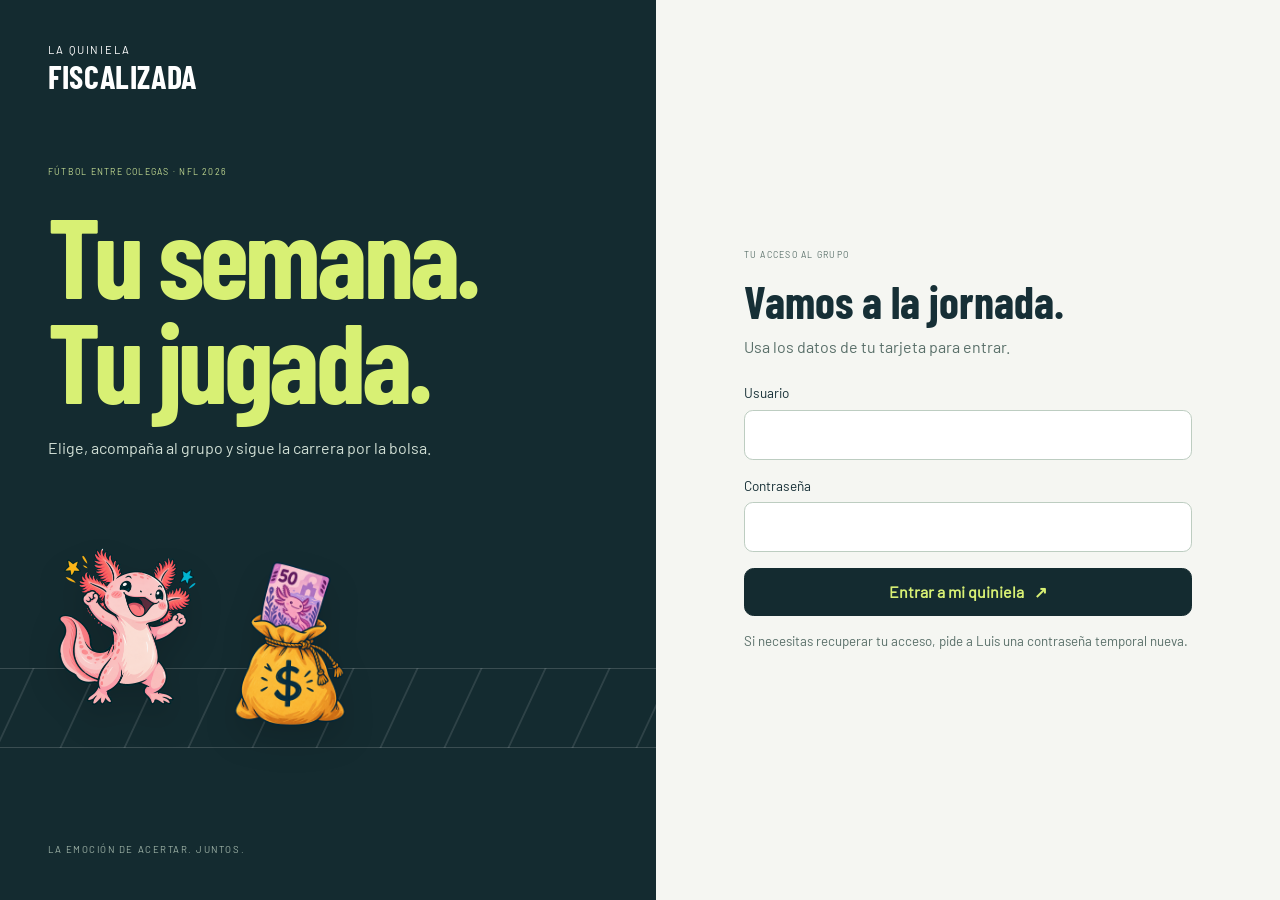
==== commit 9f445348: "Añade coincidencias de quinielas y escenario de triunfo compartido" ====
--- a/portal/index.html
+++ b/portal/index.html
@@ -4,9 +4,9 @@
 <meta name="author" content="Luis Montañez Escobar"><meta name="theme-color" content="#142b30">
 <meta name="description" content="Tu lugar en La Quiniela Fiscalizada. Registra tus elecciones y sigue la NFL con el grupo.">
 <title>La Quiniela Fiscalizada · Tu jornada</title><link rel="icon" href="/assets/favicon.svg" type="image/svg+xml">
-<link rel="stylesheet" href="/theme.css"><link rel="stylesheet" href="/portal/portal.css?v=20261029-vista-compacta">
-<link rel="stylesheet" href="/portal/compact-preview.css?v=20261029-vista-compacta">
-<script type="module" src="/portal/ui.mjs?v=20261029-vista-compacta"></script>
+<link rel="stylesheet" href="/theme.css"><link rel="stylesheet" href="/portal/portal.css?v=20261106-coincidencias">
+<link rel="stylesheet" href="/portal/compact-preview.css?v=20261101-calendario-elecciones">
+<script type="module" src="/portal/ui.mjs?v=20261106-coincidencias"></script>
 </head><body>
 <a class="skip" href="#content">Ir al contenido</a>
 <div id="entry" class="entry"><div class="entry-story"><a class="entry-brand" href="/">LA QUINIELA <b>FISCALIZADA</b></a><div class="entry-message"><span class="section-kicker">FÚTBOL ENTRE COLEGAS · NFL 2026</span><h1>Tu semana.<br>Tu jugada.</h1><p>Elige, acompaña al grupo y sigue la carrera por la bolsa.</p><div class="entry-art"><img src="/assets/mascotas/ajolote.png" alt="Ajolote de la quiniela" width="150" height="170"><img src="/assets/mascotas/bolsa-ajolote-50.png" alt="La bolsa de la quiniela" width="120" height="160"><div class="entry-field" aria-hidden="true"></div></div></div><span class="entry-footer">LA EMOCIÓN DE ACERTAR. JUNTOS.</span></div><main class="entry-form" id="entry-body"><p class="loading">Preparando tu acceso…</p></main></div>
--- a/portal/portal.css
+++ b/portal/portal.css
@@ -34,3 +34,6 @@
 .team-stats-dialog{width:min(780px,calc(100vw - 28px));max-height:90dvh;overflow:auto;padding:1.25rem;border:1px solid #cfdcd2;border-radius:24px;background:#f9faf6;color:#173c35;box-shadow:0 20px 100px #061d3670}.team-stats-dialog::backdrop{background:#092d39b8;backdrop-filter:blur(5px)}.team-stats-body{padding:.5rem}.team-stats-heading{display:flex;align-items:center;gap:1.2rem;margin-bottom:1.1rem}.team-stats-heading>img{object-fit:contain;flex-shrink:0}.team-stats-heading h2{margin:.25rem 0;font-size:1.8rem}.team-stats-heading p{margin:.35rem 0;color:#5c7067;font-size:.9rem}
 .team-stats-selectors{display:grid;grid-template-columns:1fr 1fr;gap:1rem;margin-bottom:1rem}.team-stats-selectors label{display:grid;gap:.4rem;font-size:.8rem;font-weight:700;color:#566c64}.team-stats-selectors select{width:100%;min-width:0;padding:.7rem .6rem;border:1px solid #bfcec2;border-radius:10px;background:#fff;color:#173c35;font:inherit}.team-stats-comparison{display:grid;grid-template-columns:1fr 1fr;gap:1rem}.team-stats-team{padding:1.2rem .6rem;text-align:center;border:1px solid #dce4dc;border-radius:18px;background:#fff}.team-stats-logo{width:94px;height:94px;object-fit:contain;filter:drop-shadow(0 3px 3px #173c351c)}.team-stats-team h3{margin:.5rem 0 .25rem;font-size:1rem}.team-stats-division{margin:0 0 1rem;font-size:.75rem;color:#708277;min-height:1em}.team-stats-numbers{display:grid;grid-template-columns:repeat(3,minmax(0,1fr));gap:.3rem;margin:0}.team-stats-numbers div{padding:.6rem .1rem;border-radius:10px;background:#f1f4ef}.team-stats-numbers dt{font-size:.67rem;color:#5b6b62}.team-stats-numbers dd{font-size:2rem;line-height:1.2;font-weight:800;margin:.3rem 0 0;font-variant-numeric:tabular-nums}.team-stats-wins dd{color:#237048}.team-stats-losses dd{color:#835143}.team-stats-ties dd{color:#627079}.team-stats-played{font-size:.76rem;color:#627468;margin:1rem 0 0}.team-stats-source{font-size:.75rem;color:#6b7b73;line-height:1.5;margin:1.1rem 0 0}
 @media(max-width:540px){.team-stats-action{gap:.7rem;padding:.7rem}.team-stats-action>img{width:76px;height:76px}.team-stats-action strong{font-size:1rem}.team-stats-action>span>span{font-size:.8rem}.team-stats-dialog{padding:.8rem}.team-stats-body{padding:0}.team-stats-heading{gap:.5rem}.team-stats-heading>img{width:85px;height:85px}.team-stats-heading h2{font-size:1.35rem}.team-stats-heading p{font-size:.8rem}.team-stats-selectors,.team-stats-comparison{gap:.6rem}.team-stats-team{padding:1rem .35rem}.team-stats-logo{width:76px;height:76px}.team-stats-team h3{font-size:.82rem;min-height:2.2em}.team-stats-numbers dt{font-size:.58rem}.team-stats-numbers dd{font-size:1.6rem}.team-stats-selectors select{font-size:.75rem;padding:.7rem .25rem}}
+
+/* Autor: Luis Montañez Escobar. */
+.coincidence-card{padding:1.05rem 1.15rem;margin:1rem 0;border:1px solid #bdcba8;border-radius:.8rem;background:#f0f4e7}.coincidence-card h3{font:700 1.7rem/1.15 Condensed;margin:0 0 .6rem}.coincidence-card p{font-size:.86rem;line-height:1.65;margin:.5rem 0}.coincidence-card small{display:block;color:var(--muted);font-size:.75rem;line-height:1.6}.coincidence-leaders{margin-top:.8rem;line-height:1.7}.coincidence-details{margin:1rem 0;border-top:1px solid var(--line);padding-top:.3rem}.coincidence-details>summary{cursor:pointer;font-size:.95rem;font-weight:700;padding:.85rem 0;line-height:1.6}.coincidence-rivals{display:grid;gap:.6rem}.coincidence-rival{background:white;border:1px solid var(--line);border-radius:.6rem;padding:.8rem 1rem;overflow-wrap:anywhere}.coincidence-rival>summary{cursor:pointer;line-height:1.6;font-size:.85rem}.coincidence-rival>summary span{float:right;color:var(--muted);font-size:.8rem}.coincidence-rival p,.coincidence-rival li{font-size:.8rem;line-height:1.6}.coincidence-rival ul{list-style:none;padding:0;display:grid;gap:.5rem;margin:.7rem 0}.coincidence-rival li{padding:.5rem 0;border-top:1px solid var(--line)}.coincidence-rival li span{display:block;color:var(--muted)}.coincidence-details caption{text-align:left;padding:.8rem;font-size:.75rem;color:var(--muted)}.coincidence-details summary:focus-visible{outline:3px solid #638b1b;outline-offset:3px}@media(max-width:480px){.coincidence-card{padding:.85rem}.coincidence-card h3{font-size:1.45rem}.coincidence-rival{padding:.75rem}.coincidence-rival>summary span{float:none;display:block;padding-left:1rem}}
--- a/portal/compact-preview.css
+++ b/portal/compact-preview.css
@@ -69,3 +69,10 @@
 @keyframes touchdown-cheer{0%{opacity:0;scale:.4}55%{opacity:1;scale:1.2}100%{opacity:1;scale:1}}
 @media(max-width:600px){.compact-confirmation{padding:1rem 1rem 1.5rem}.touchdown-scene{height:12rem}.touchdown-runner{height:11rem;width:9.2rem;left:calc(50% - 5.5rem)}.touchdown-ball{width:3.5rem;top:2.7rem}}
 @media(prefers-reduced-motion:reduce){.touchdown-runner,.touchdown-star{animation:none}.touchdown-runner{transform:translateX(2rem)}.touchdown-star{opacity:1}}
+
+/* Acceso a las elecciones desde las tarjetas del calendario. */
+.calendar-has-choices{position:relative}
+.calendar-game-open{position:absolute;inset:0;z-index:1;width:100%;height:100%;padding:0;border:0;border-radius:inherit;background:transparent;cursor:pointer}
+.calendar-game-open:focus-visible{outline:3px solid var(--olive,#6c894d);outline-offset:4px}
+.calendar-has-choices:hover{border-color:var(--olive,#6c894d)}
+.calendar-choices-prompt{display:block;margin-top:.75rem;color:var(--olive,#6c894d);font-size:.8rem;font-weight:600}
